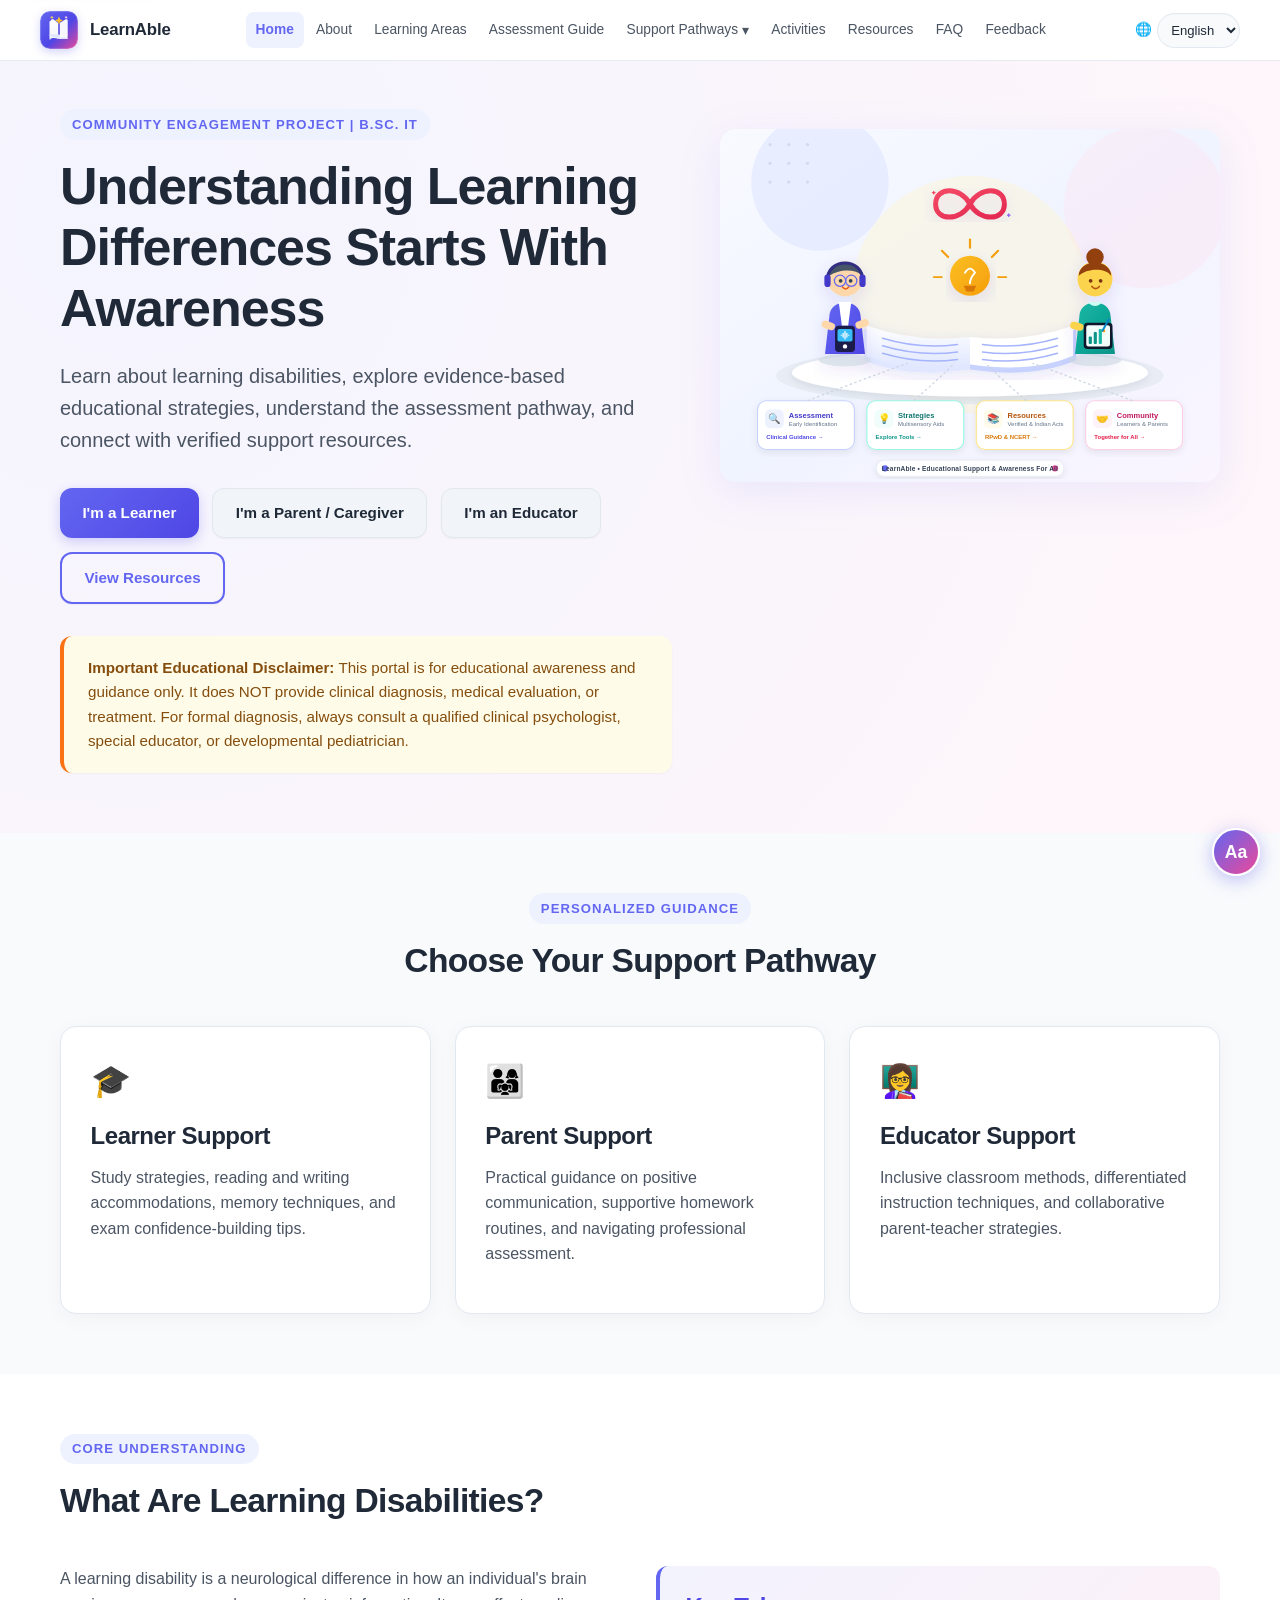
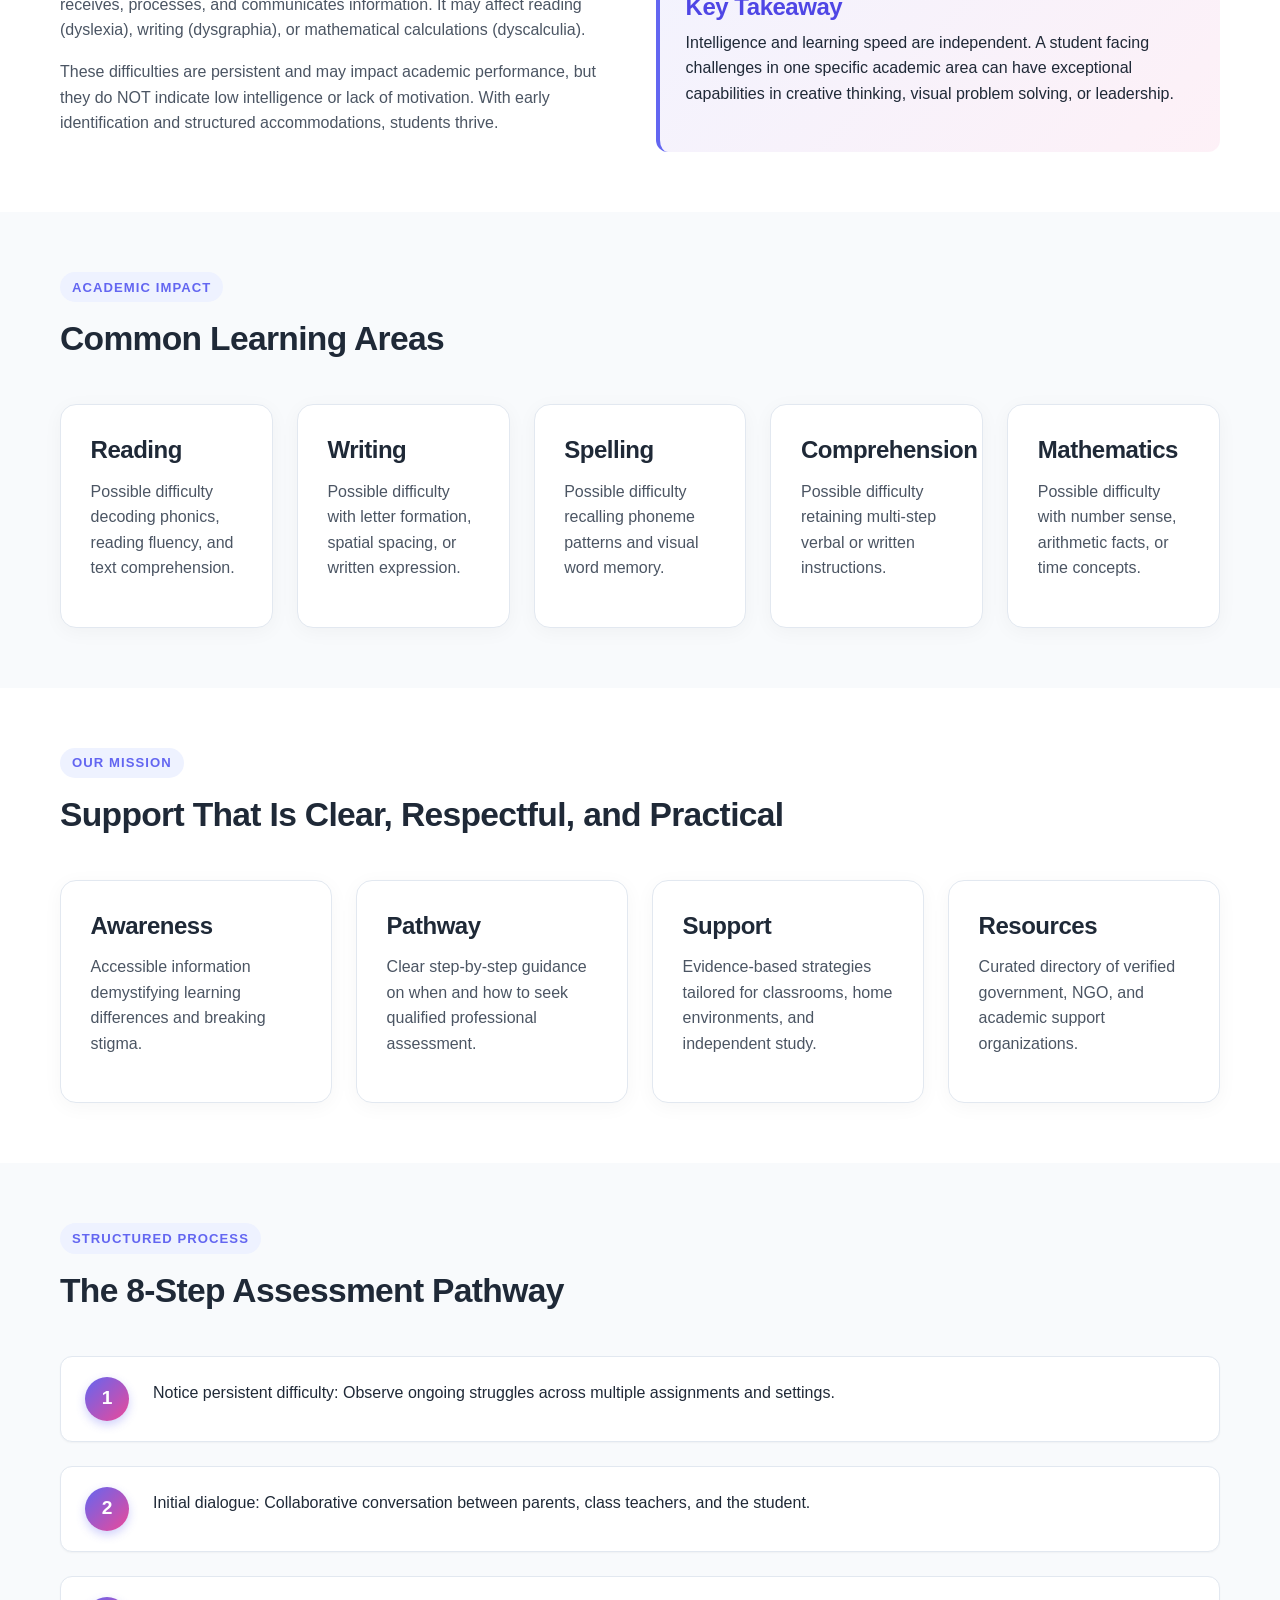
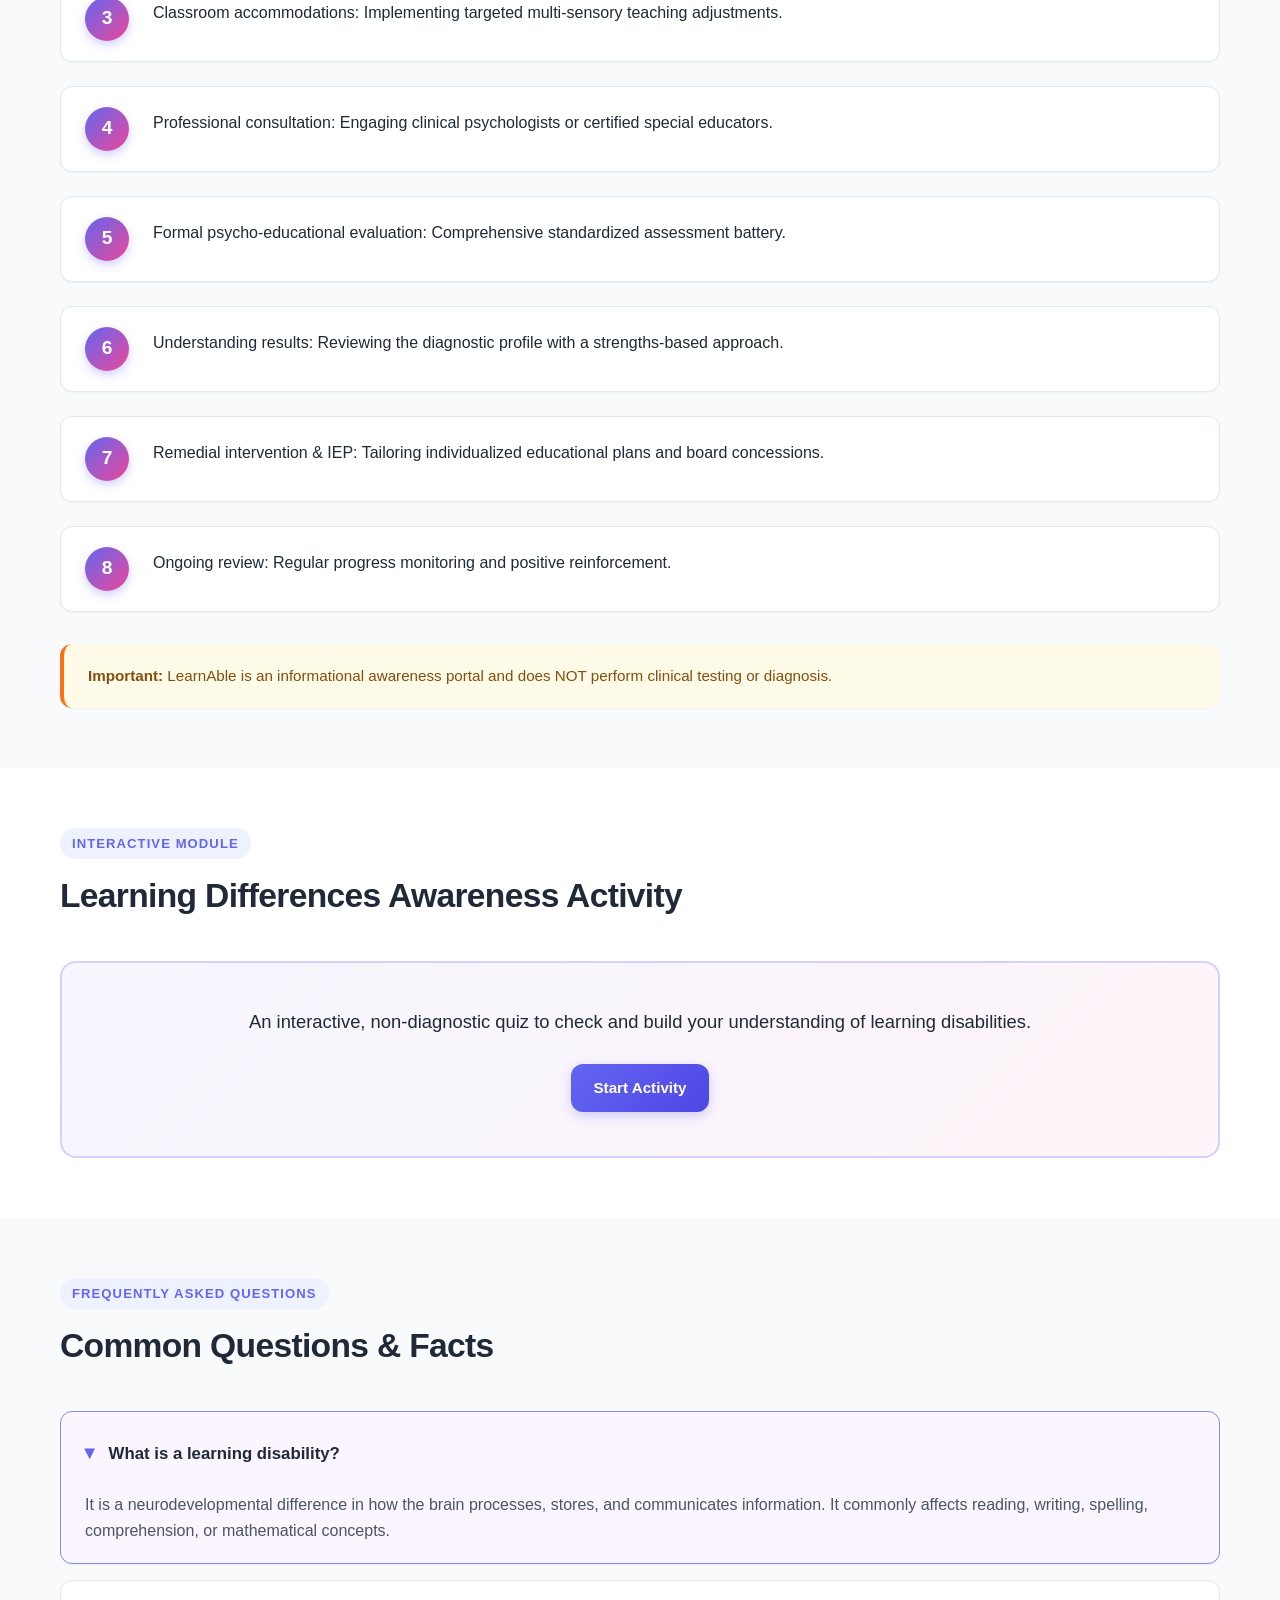
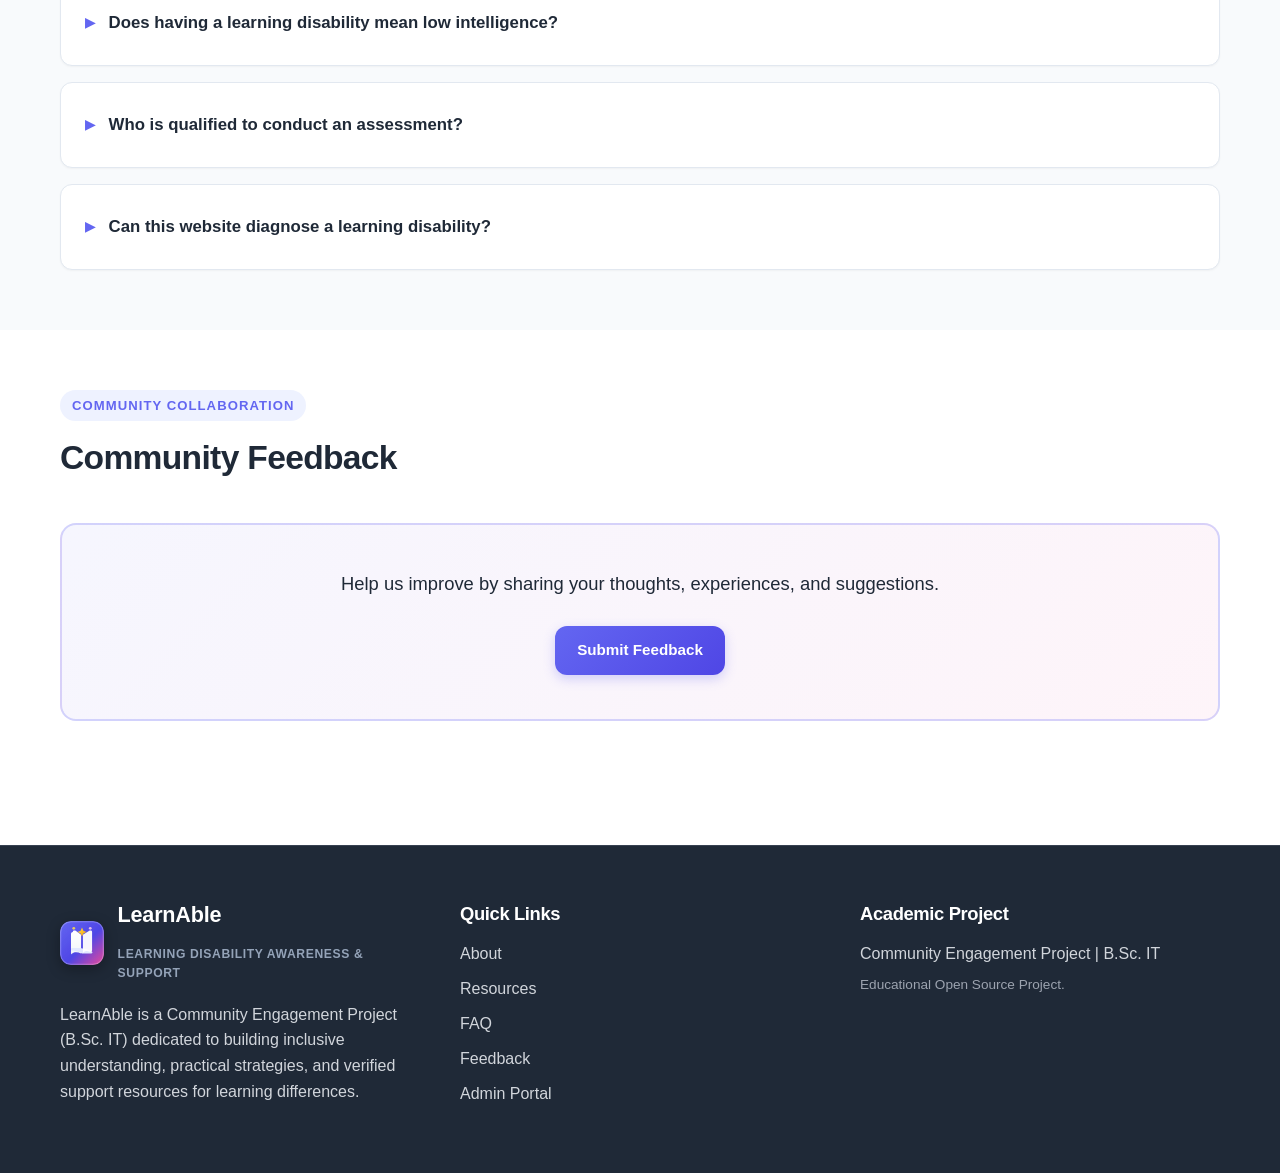
==== index.html @ 76e37a90 "first commit" ====
<!DOCTYPE html>
<html lang="en">
  <head>
    <meta charset="UTF-8" />
    <meta name="viewport" content="width=device-width, initial-scale=1.0" />
    <meta
      name="description"
      content="LearnAble is a community awareness and support portal for understanding learning differences, assessment guidance, and educational resources."
    />
    <title>LearnAble | Learning Disability Awareness & Support Portal</title>
    <link rel="icon" href="images/favicon.svg" type="image/svg+xml" />
    <link rel="manifest" href="manifest.json" />
    <link rel="stylesheet" href="css/style.css" />
  </head>
  <body>
    <a class="skip-link" href="#main-content">Skip to content</a>

    <header class="site-header">
      <div class="container nav-wrapper">
        <a class="brand" href="index.html" aria-label="LearnAble home">
          <span class="brand-mark">L</span>
          <span>
            <strong data-i18n="brand.title">LearnAble</strong>
            <small data-i18n="brand.subtitle">Learning Disability Awareness & Support</small>
          </span>
        </a>

        <button class="nav-toggle" aria-label="Toggle navigation" aria-expanded="false">
          <span class="hamburger-bar"></span>
          <span class="hamburger-bar"></span>
          <span class="hamburger-bar"></span>
        </button>

        <nav class="main-nav" aria-label="Main navigation">
          <a href="index.html" class="active" data-i18n="nav.home">Home</a>
          <a href="about.html" data-i18n="nav.about">About</a>
          <a href="learning-areas.html" data-i18n="nav.learningAreas">Learning Areas</a>
          <a href="assessment.html" data-i18n="nav.assessment">Assessment Guide</a>
          <div class="nav-dropdown">
            <button class="nav-dropdown-btn" aria-haspopup="true" aria-expanded="false">
              <span data-i18n="nav.support">Support Pathways</span> ▾
            </button>
            <div class="nav-dropdown-menu">
              <a href="learner.html" data-i18n="nav.learner">Learner Support</a>
              <a href="parent.html" data-i18n="nav.parent">Parent Support</a>
              <a href="educator.html" data-i18n="nav.educator">Educator Support</a>
            </div>
          </div>
          <a href="activities.html" data-i18n="nav.activities">Activities</a>
          <a href="resources.html" data-i18n="nav.resources">Resources</a>
          <a href="faq.html" data-i18n="nav.faq">FAQ</a>
          <a href="feedback.html" data-i18n="nav.feedback">Feedback</a>
        </nav>

        <div class="toolbar-group">
          <label class="language-selector" aria-label="Language selector">
            <span>🌐</span>
            <select id="languageSelector">
              <option value="en">English</option>
              <option value="hi">हिंदी</option>
              <option value="mr">मराठी</option>
            </select>
          </label>
        </div>
      </div>
    </header>

    <main id="main-content">
      <section class="hero">
        <div class="container hero-grid">
          <div class="hero-copy">
            <p class="eyebrow">Community Engagement Project | B.Sc. IT</p>
            <h1>Understanding Learning Differences Starts With Awareness</h1>
            <p class="lead">
              Learn about learning disabilities, explore evidence-based educational strategies,
              understand the assessment pathway, and connect with verified support resources.
            </p>
            <div class="hero-actions">
              <a href="learner.html" class="btn btn-primary">I'm a Learner</a>
              <a href="parent.html" class="btn btn-secondary">I'm a Parent / Caregiver</a>
              <a href="educator.html" class="btn btn-secondary">I'm an Educator</a>
              <a href="resources.html" class="btn btn-outline" data-i18n="btn.viewResources">Explore Resources</a>
            </div>
            <div class="disclaimer-box" role="note" aria-label="Important health and information disclaimer">
              <strong data-i18n="disclaimer.title">Important Educational Disclaimer:</strong>
              <span data-i18n="disclaimer.body">
                This portal is for educational awareness and guidance only. It does NOT provide clinical diagnosis, medical evaluation, or treatment. For formal diagnosis, always consult a qualified clinical psychologist, special educator, or developmental pediatrician.
              </span>
            </div>
          </div>

          <div class="hero-visual" aria-label="Illustration representing educational support and awareness">
            <img src="images/hero-illustration.svg" alt="Illustration of learners, teachers, and support resources" width="800" height="565" />
          </div>
        </div>
      </section>

      <section id="user-help" class="section section-soft">
        <div class="container">
          <div class="section-heading center">
            <p class="eyebrow">Personalized Guidance</p>
            <h2>Choose Your Support Pathway</h2>
          </div>

          <div class="card-grid three-up">
            <a class="info-card" href="learner.html">
              <div class="icon-badge" style="font-size: 2rem;">🎓</div>
              <h3 data-i18n="nav.learner">I am a Learner</h3>
              <p>Study strategies, reading and writing accommodations, memory techniques, and exam confidence-building tips.</p>
            </a>

            <a class="info-card" href="parent.html">
              <div class="icon-badge" style="font-size: 2rem;">👨‍👩‍👧</div>
              <h3 data-i18n="nav.parent">I am a Parent / Caregiver</h3>
              <p>Practical guidance on positive communication, supportive homework routines, and navigating professional assessment.</p>
            </a>

            <a class="info-card" href="educator.html">
              <div class="icon-badge" style="font-size: 2rem;">👩‍🏫</div>
              <h3 data-i18n="nav.educator">I am an Educator</h3>
              <p>Inclusive classroom methods, differentiated instruction techniques, and collaborative parent-teacher strategies.</p>
            </a>
          </div>
        </div>
      </section>

      <section class="section">
        <div class="container">
          <div class="section-heading">
            <p class="eyebrow">Core Understanding</p>
            <h2>What Are Learning Disabilities?</h2>
          </div>

          <div class="text-grid two-up">
            <div>
              <p>
                A learning disability is a neurological difference in how an individual's brain receives,
                processes, and communicates information. It may affect reading (dyslexia), writing (dysgraphia),
                or mathematical calculations (dyscalculia).
              </p>
              <p>
                These difficulties are persistent and may impact academic performance, but they do <strong>NOT</strong> indicate
                low intelligence or lack of motivation. With early identification and structured accommodations, students thrive.
              </p>
            </div>
            <div class="highlight-box">
              <h3>Key Takeaway</h3>
              <p>
                Intelligence and learning speed are independent. A student facing challenges in one specific academic area can have exceptional capabilities in creative thinking, visual problem solving, or leadership.
              </p>
            </div>
          </div>
        </div>
      </section>

      <section class="section section-soft">
        <div class="container">
          <div class="section-heading">
            <p class="eyebrow">Academic Impact</p>
            <h2>Common Learning Areas</h2>
          </div>

          <div class="card-grid five-up">
            <div class="info-card"><h3>Reading</h3><p>Possible difficulty decoding phonics, reading fluency, and text comprehension.</p></div>
            <div class="info-card"><h3>Writing</h3><p>Possible difficulty with letter formation, spatial spacing, or written expression.</p></div>
            <div class="info-card"><h3>Spelling</h3><p>Possible difficulty recalling phoneme patterns and visual word memory.</p></div>
            <div class="info-card"><h3>Comprehension</h3><p>Possible difficulty retaining multi-step verbal or written instructions.</p></div>
            <div class="info-card"><h3>Mathematics</h3><p>Possible difficulty with number sense, arithmetic facts, or time concepts.</p></div>
          </div>
        </div>
      </section>

      <section class="section">
        <div class="container">
          <div class="section-heading">
            <p class="eyebrow">Our Mission</p>
            <h2>Support That Is Clear, Respectful, and Practical</h2>
          </div>

          <div class="card-grid four-up">
            <div class="info-card">
              <h3>Awareness</h3>
              <p>Accessible information demystifying learning differences and breaking stigma.</p>
            </div>
            <div class="info-card">
              <h3>Pathway</h3>
              <p>Clear step-by-step guidance on when and how to seek qualified professional assessment.</p>
            </div>
            <div class="info-card">
              <h3>Support</h3>
              <p>Evidence-based strategies tailored for classrooms, home environments, and independent study.</p>
            </div>
            <div class="info-card">
              <h3>Resources</h3>
              <p>Curated directory of verified government, NGO, and academic support organizations.</p>
            </div>
          </div>
        </div>
      </section>

      <section class="section section-soft">
        <div class="container">
          <div class="section-heading">
            <p class="eyebrow">Structured Process</p>
            <h2>The 8-Step Assessment Pathway</h2>
          </div>

          <div class="timeline">
            <div class="timeline-item"><span>1</span><p><strong>Notice persistent difficulty:</strong> Observe ongoing struggles across multiple assignments and settings.</p></div>
            <div class="timeline-item"><span>2</span><p><strong>Initial dialogue:</strong> Collaborative conversation between parents, class teachers, and the student.</p></div>
            <div class="timeline-item"><span>3</span><p><strong>Classroom accommodations:</strong> Implementing targeted multi-sensory teaching adjustments.</p></div>
            <div class="timeline-item"><span>4</span><p><strong>Professional consultation:</strong> Engaging clinical psychologists or certified special educators.</p></div>
            <div class="timeline-item"><span>5</span><p><strong>Formal psycho-educational evaluation:</strong> Comprehensive standardized assessment battery.</p></div>
            <div class="timeline-item"><span>6</span><p><strong>Understanding results:</strong> Reviewing the diagnostic profile with a strengths-based approach.</p></div>
            <div class="timeline-item"><span>7</span><p><strong>Remedial intervention & IEP:</strong> Tailoring individualized educational plans and board concessions.</p></div>
            <div class="timeline-item"><span>8</span><p><strong>Ongoing review:</strong> Regular progress monitoring and positive reinforcement.</p></div>
          </div>

          <div class="disclaimer-box">
            <strong>Important:</strong> LearnAble is an informational awareness portal and does NOT perform clinical testing or diagnosis.
          </div>
        </div>
      </section>

      <section class="section">
        <div class="container">
          <div class="section-heading">
            <p class="eyebrow">Interactive Module</p>
            <h2 data-i18n="quiz.heading">Learning Differences Awareness Activity</h2>
          </div>

          <div class="cta-box">
            <p data-i18n="quiz.subheading">Engage with a 10-question educational awareness quiz to test your understanding of learning differences, myths, and supportive strategies.</p>
            <a href="activities.html" class="btn btn-primary" data-i18n="btn.startActivity">Start the Activity</a>
          </div>
        </div>
      </section>

      <section class="section section-soft" id="faq-home">
        <div class="container">
          <div class="section-heading">
            <p class="eyebrow">Frequently Asked Questions</p>
            <h2>Common Questions & Facts</h2>
          </div>

          <div class="faq-list">
            <details open>
              <summary>What is a learning disability?</summary>
              <p>It is a neurodevelopmental difference in how the brain processes, stores, and communicates information. It commonly affects reading, writing, spelling, comprehension, or mathematical concepts.</p>
            </details>
            <details>
              <summary>Does having a learning disability mean low intelligence?</summary>
              <p>No. People with learning differences have average to above-average intelligence. With structured instruction and accommodations, they achieve remarkable success across academic and professional fields.</p>
            </details>
            <details>
              <summary>Who is qualified to conduct an assessment?</summary>
              <p>Formal assessments are conducted by licensed clinical psychologists, neuropsychologists, and certified special educators working in authorized hospitals, clinics, and government child development centers.</p>
            </details>
            <details>
              <summary>Can this website diagnose a learning disability?</summary>
              <p>No. LearnAble is strictly an educational awareness resource. It does not provide clinical diagnosis or replace formal evaluation.</p>
            </details>
          </div>
        </div>
      </section>

      <section class="section">
        <div class="container">
          <div class="section-heading">
            <p class="eyebrow">Community Collaboration</p>
            <h2 data-i18n="feedback.heading">Community Feedback</h2>
          </div>

          <div class="cta-box">
            <p data-i18n="feedback.subheading">Help us improve by sharing your thoughts, experiences, and suggestions for new educational materials.</p>
            <a href="feedback.html" class="btn btn-primary" data-i18n="btn.submitFeedback">Share Your Feedback</a>
          </div>
        </div>
      </section>
    </main>

    <footer class="site-footer">
      <div class="container footer-grid">
        <div>
          <div class="footer-brand">
            <span class="footer-logo-mark" aria-hidden="true"></span>
            <div class="footer-brand-text">
              <h3 data-i18n="brand.title">LearnAble</h3>
              <p class="footer-tagline" data-i18n="brand.subtitle">Learning Disability Awareness &amp; Support</p>
            </div>
          </div>
          <p data-i18n="footer.mission">LearnAble is a Community Engagement Project (B.Sc. IT) dedicated to building inclusive understanding, practical strategies, and verified support resources for learning differences.</p>
        </div>

        <div>
          <h4 data-i18n="footer.quickLinks">Quick Links</h4>
          <ul>
            <li><a href="about.html" data-i18n="nav.about">About</a></li>
            <li><a href="resources.html" data-i18n="nav.resources">Resources</a></li>
            <li><a href="faq.html" data-i18n="nav.faq">FAQ</a></li>
            <li><a href="feedback.html" data-i18n="nav.feedback">Feedback</a></li>
            <li><a href="login.html" data-i18n="nav.admin">Admin Portal</a></li>
          </ul>
        </div>

        <div>
          <h4 data-i18n="footer.project">Academic Project</h4>
          <p data-i18n="footer.projectSub">Community Engagement Project | B.Sc. IT</p>
          <p data-i18n="footer.rights" style="font-size: 0.85rem; color: var(--gray-400);">Educational Open Source Project.</p>
        </div>
      </div>
    </footer>

    <div class="accessibility-toolbar" aria-label="Accessibility toolbar">
      <button type="button" id="increaseText" aria-label="Increase text size">A+</button>
      <button type="button" id="decreaseText" aria-label="Decrease text size">A-</button>
      <button type="button" id="toggleContrast" aria-label="Toggle high contrast">High Contrast</button>
      <button type="button" id="resetAccessibility" aria-label="Reset accessibility settings">Reset</button>
    </div>

    <script src="js/i18n.js"></script>
    <script src="js/app.js"></script>
    <script src="js/accessibility.js"></script>
  </body>
</html>
---- css/style.css ----
:root {
  --primary: #6366f1;
  --primary-dark: #4f46e5;
  --primary-light: #818cf8;
  --secondary: #ec4899;
  --accent: #f59e0b;
  --success: #10b981;
  --danger: #ef4444;
  --warning: #f97316;
  --gray-50: #f9fafb;
  --gray-100: #f3f4f6;
  --gray-200: #e5e7eb;
  --gray-300: #d1d5db;
  --gray-400: #9ca3af;
  --gray-500: #6b7280;
  --gray-600: #4b5563;
  --gray-700: #374151;
  --gray-800: #1f2937;
  --gray-900: #111827;
  --text-primary: #1f2937;
  --text-secondary: #4b5563;
  --bg-light: #ffffff;
  --bg-soft: #f8fafc;
  --border-color: #e2e8f0;
  --shadow-xs: 0 1px 2px rgba(0, 0, 0, 0.04);
  --shadow-sm: 0 2px 4px rgba(0, 0, 0, 0.05);
  --shadow-md: 0 6px 16px -2px rgba(99, 102, 241, 0.08), 0 2px 6px -1px rgba(0, 0, 0, 0.04);
  --shadow-lg: 0 12px 28px -4px rgba(99, 102, 241, 0.12), 0 4px 12px -2px rgba(0, 0, 0, 0.06);
  --shadow-card: 0 4px 20px rgba(0, 0, 0, 0.04);
  --radius-sm: 8px;
  --radius: 12px;
  --radius-lg: 16px;
  --radius-full: 9999px;
  --transition: all 0.22s cubic-bezier(0.16, 1, 0.3, 1);
}

* {
  margin: 0;
  padding: 0;
  box-sizing: border-box;
  -webkit-tap-highlight-color: transparent;
}

html {
  scroll-behavior: smooth;
  font-size: 16px;
  -webkit-text-size-adjust: 100%;
  overflow-x: hidden;
  max-width: 100%;
}

body {
  font-family: -apple-system, BlinkMacSystemFont, 'SF Pro Display', 'Segoe UI', Roboto, Oxygen, Ubuntu, Cantarell, 'Helvetica Neue', sans-serif;
  line-height: 1.6;
  color: var(--text-primary);
  background-color: var(--bg-light);
  overflow-x: hidden;
  max-width: 100%;
  position: relative;
  min-height: 100vh;
  display: flex;
  flex-direction: column;
}

main {
  flex: 1;
}

/* Devanagari Script Support (Hindi & Marathi) */
body.lang-devanagari {
  font-family: 'Noto Sans Devanagari', -apple-system, BlinkMacSystemFont, 'Segoe UI', Roboto, sans-serif;
  line-height: 1.7;
}

/* High Contrast Accessibility Mode */
body.high-contrast {
  --primary: #0000a0;
  --primary-dark: #000060;
  --primary-light: #3333ff;
  --secondary: #900060;
  --text-primary: #000000;
  --text-secondary: #000000;
  --bg-light: #ffffff;
  --bg-soft: #f0f0f0;
  --border-color: #000000;
  --success: #006000;
  --danger: #900000;
  --warning: #904000;
}

body.high-contrast * {
  border-color: #000000 !important;
}

body.high-contrast a {
  text-decoration: underline;
  font-weight: 700;
}

body.high-contrast .btn-primary {
  background: #000000 !important;
  color: #ffffff !important;
  border: 2px solid #000000 !important;
}

/* Skip to content link */
.skip-link {
  position: absolute;
  top: -60px;
  left: 1rem;
  background: var(--primary);
  color: #ffffff;
  padding: 0.6rem 1.2rem;
  text-decoration: none;
  font-weight: 600;
  border-radius: var(--radius-sm);
  z-index: 9999;
  transition: top 0.2s ease;
  box-shadow: var(--shadow-md);
}

.skip-link:focus {
  top: 1rem;
  outline: 3px solid var(--accent);
}

/* Fluid Modern Typography */
h1, h2, h3, h4, h5, h6 {
  line-height: 1.25;
  margin-bottom: 0.75rem;
  color: var(--text-primary);
  font-weight: 700;
  letter-spacing: -0.02em;
}

h1 {
  font-size: clamp(1.85rem, 4vw + 0.5rem, 2.85rem);
}

h2 {
  font-size: clamp(1.4rem, 2.5vw + 0.4rem, 2.1rem);
}

h3 {
  font-size: clamp(1.15rem, 1.5vw + 0.3rem, 1.5rem);
  font-weight: 600;
}

h4 {
  font-size: 1.15rem;
  font-weight: 600;
}

p {
  margin-bottom: 1rem;
  color: var(--text-secondary);
  font-size: 1rem;
}

a {
  color: var(--primary);
  text-decoration: none;
  transition: var(--transition);
}

a:hover {
  color: var(--primary-dark);
}

a:focus-visible,
button:focus-visible,
select:focus-visible,
input:focus-visible,
textarea:focus-visible {
  outline: 3px solid var(--primary);
  outline-offset: 2px;
}

/* Container */
.container {
  width: 100%;
  max-width: 1200px;
  margin: 0 auto;
  padding: 0 1.25rem;
}

.container.narrow {
  max-width: 760px;
}

/* App-like Header & Navigation (Glassmorphic) */
.site-header {
  background: rgba(255, 255, 255, 0.94);
  backdrop-filter: blur(14px);
  -webkit-backdrop-filter: blur(14px);
  border-bottom: 1px solid rgba(226, 232, 240, 0.85);
  position: sticky;
  top: 0;
  z-index: 100;
  transition: var(--transition);
}

.nav-wrapper {
  display: flex;
  align-items: center;
  justify-content: space-between;
  padding: 0.65rem 0;
  gap: 1.25rem;
  min-height: 60px;
}

.brand {
  display: flex;
  align-items: center;
  gap: 0.75rem;
  color: var(--text-primary);
  font-weight: 700;
  text-decoration: none;
  font-size: 1.2rem;
  white-space: nowrap;
  flex-shrink: 0;
}

.brand:active {
  transform: scale(0.97);
}

.brand-mark {
  width: 38px;
  height: 38px;
  background: url('../images/logo-icon.svg') no-repeat center / contain;
  border-radius: 10px;
  display: flex;
  align-items: center;
  justify-content: center;
  font-size: 0;
  color: transparent;
  flex-shrink: 0;
  box-shadow: 0 3px 10px rgba(99, 102, 241, 0.28);
  transition: transform 0.2s ease;
}

.brand:hover .brand-mark {
  transform: scale(1.06);
}

.brand span {
  line-height: 1.15;
}

.brand strong {
  display: block;
  font-size: 1.05rem;
  color: var(--text-primary);
  letter-spacing: -0.01em;
}

.brand small {
  display: block;
  font-size: 0.72rem;
  color: var(--text-secondary);
  font-weight: 500;
}

/* Hide brand subtitle below 1340px to ensure language selector fits with plenty of margin */
@media (max-width: 1340px) {
  .brand small {
    display: none !important;
  }
}

/* Desktop Main Nav */
.main-nav {
  display: flex;
  gap: 0.15rem;
  align-items: center;
  flex-wrap: nowrap;
  flex-shrink: 1;
}

.main-nav a,
.nav-dropdown-btn {
  padding: 0.45rem 0.62rem;
  border-radius: var(--radius-sm);
  color: var(--text-secondary);
  font-size: 0.86rem;
  font-weight: 500;
  transition: var(--transition);
  white-space: nowrap;
  text-decoration: none;
  display: inline-flex;
  align-items: center;
  gap: 0.25rem;
  border: none;
  background: transparent;
  cursor: pointer;
  font-family: inherit;
}

.main-nav a:hover,
.main-nav a.active,
.nav-dropdown-btn:hover,
.nav-dropdown-btn.active {
  background-color: #eef2ff;
  color: var(--primary);
  font-weight: 600;
}

/* Support Dropdown Menu */
.nav-dropdown {
  position: relative;
  display: inline-block;
}

.nav-dropdown-menu {
  position: absolute;
  top: calc(100% + 4px);
  left: 0;
  background: var(--bg-light);
  border: 1px solid var(--border-color);
  border-radius: var(--radius);
  box-shadow: var(--shadow-lg);
  padding: 0.5rem;
  display: none;
  flex-direction: column;
  min-width: 210px;
  z-index: 110;
  animation: dropdownFade 0.2s ease;
}

@keyframes dropdownFade {
  from { opacity: 0; transform: translateY(-6px); }
  to { opacity: 1; transform: translateY(0); }
}

.nav-dropdown:hover .nav-dropdown-menu,
.nav-dropdown:focus-within .nav-dropdown-menu,
.nav-dropdown.open .nav-dropdown-menu {
  display: flex;
}

.nav-dropdown-menu a {
  padding: 0.65rem 0.9rem;
  font-size: 0.92rem;
  border-radius: var(--radius-sm);
}

.toolbar-group {
  display: flex;
  gap: 0.5rem;
  align-items: center;
  flex-shrink: 0;
  margin-left: 0.25rem;
}

/* Language Selector Pill */
.language-selector {
  display: flex;
  align-items: center;
  gap: 0.35rem;
  font-size: 0.85rem;
  color: var(--text-secondary);
}

.language-selector select {
  padding: 0.32rem 0.55rem;
  border: 1px solid var(--border-color);
  border-radius: var(--radius-full);
  background: #f8fafc;
  color: var(--text-primary);
  cursor: pointer;
  font-size: 0.82rem;
  font-weight: 500;
  min-height: 35px;
  max-width: 105px;
  transition: var(--transition);
}

.language-selector select:hover {
  border-color: var(--primary-light);
  background: #ffffff;
}

/* Animated Hamburger Toggle */
.nav-toggle {
  display: none;
  background: #f8fafc;
  border: 1px solid var(--border-color);
  cursor: pointer;
  width: 42px;
  height: 42px;
  min-width: 42px;
  min-height: 42px;
  border-radius: var(--radius);
  flex-direction: column;
  justify-content: center;
  align-items: center;
  gap: 5px;
  z-index: 1002;
  transition: var(--transition);
  padding: 0;
}

.nav-toggle:hover {
  background: #ffffff;
  border-color: var(--primary-light);
}

.nav-toggle:active {
  transform: scale(0.92);
  background: #eef2ff;
}

.hamburger-bar {
  display: block;
  width: 20px;
  height: 2px;
  background-color: var(--gray-800);
  border-radius: 2px;
  transition: transform 0.28s cubic-bezier(0.16, 1, 0.3, 1), opacity 0.25s ease;
}

.nav-toggle.open .hamburger-bar:nth-child(1) {
  transform: translateY(7px) rotate(45deg);
}

.nav-toggle.open .hamburger-bar:nth-child(2) {
  opacity: 0;
  transform: scale(0);
}

.nav-toggle.open .hamburger-bar:nth-child(3) {
  transform: translateY(-7px) rotate(-45deg);
}

/* Database Setup Banner */
.db-setup-banner {
  background: #fffbeb;
  border-bottom: 2px solid #f59e0b;
  padding: 0.75rem 1rem;
  font-size: 0.92rem;
  color: #92400e;
  position: sticky;
  top: 60px;
  z-index: 45;
  box-shadow: 0 2px 4px rgba(0, 0, 0, 0.04);
}

.db-banner-content {
  max-width: 1200px;
  margin: 0 auto;
  display: flex;
  align-items: center;
  gap: 0.75rem;
}

.db-banner-icon {
  font-size: 1.25rem;
  flex-shrink: 0;
}

.db-banner-text {
  flex: 1;
  line-height: 1.45;
}

.db-banner-link {
  color: #b45309;
  font-weight: 600;
  text-decoration: underline;
}

/* App-like Buttons (48px Touch Targets) */
.btn {
  display: inline-flex;
  align-items: center;
  justify-content: center;
  padding: 0.75rem 1.4rem;
  border: none;
  border-radius: var(--radius);
  font-size: 0.95rem;
  font-weight: 600;
  cursor: pointer;
  transition: var(--transition);
  text-decoration: none;
  gap: 0.5rem;
  white-space: nowrap;
  min-height: 48px;
  font-family: inherit;
  box-shadow: var(--shadow-xs);
}

.btn:active {
  transform: scale(0.97);
}

.btn-primary {
  background: linear-gradient(135deg, var(--primary) 0%, var(--primary-dark) 100%);
  color: #ffffff;
  box-shadow: 0 4px 12px rgba(99, 102, 241, 0.28);
}

.btn-primary:hover {
  box-shadow: 0 6px 18px rgba(99, 102, 241, 0.35);
  transform: translateY(-2px);
  color: #ffffff;
}

.btn-secondary {
  background: #f1f5f9;
  color: var(--text-primary);
  border: 1px solid var(--border-color);
}

.btn-secondary:hover {
  background: #e2e8f0;
}

.btn-outline {
  border: 2px solid var(--primary);
  color: var(--primary);
  background: transparent;
}

.btn-outline:hover {
  background: var(--primary);
  color: #ffffff;
}

.btn-danger {
  background: var(--danger);
  color: #ffffff;
}

.btn-danger:hover {
  background: #dc2626;
}

.btn:disabled {
  opacity: 0.55;
  cursor: not-allowed;
  transform: none !important;
  box-shadow: none !important;
}

/* Hero Section */
.hero {
  padding: 3rem 0 3.75rem;
  background: radial-gradient(circle at 10% 20%, rgba(99, 102, 241, 0.07) 0%, rgba(236, 72, 153, 0.05) 90%);
}

.hero-grid {
  display: grid;
  grid-template-columns: 1.1fr 0.9fr;
  gap: 3rem;
  align-items: flex-start;
}

.hero-copy h1 {
  font-size: clamp(2rem, 3.8vw + 0.5rem, 3.25rem);
  margin-bottom: 1.25rem;
  line-height: 1.18;
}

.hero-copy .lead {
  font-size: clamp(1rem, 1.2vw + 0.6rem, 1.25rem);
  color: var(--text-secondary);
  margin-bottom: 2rem;
  line-height: 1.6;
}

.eyebrow {
  display: inline-block;
  font-size: 0.82rem;
  font-weight: 700;
  text-transform: uppercase;
  letter-spacing: 0.08em;
  color: var(--primary);
  background: #eef2ff;
  padding: 0.3rem 0.75rem;
  border-radius: var(--radius-full);
  margin-bottom: 1rem;
}

.hero-actions {
  display: flex;
  flex-wrap: wrap;
  gap: 0.85rem;
  margin-bottom: 2rem;
}

.hero-visual {
  text-align: center;
  align-self: flex-start;
  margin-top: 1.25rem;
}

.hero-visual img,
.hero-visual svg {
  max-width: 100%;
  height: auto;
  border-radius: var(--radius-lg);
  filter: drop-shadow(0 10px 20px rgba(99, 102, 241, 0.1));
}

/* Disclaimer Box */
.disclaimer-box {
  padding: 1.25rem 1.5rem;
  background: #fefce8;
  border-left: 4px solid var(--warning);
  border-radius: var(--radius);
  font-size: 0.95rem;
  color: #854d0e;
  margin-top: 2rem;
  line-height: 1.6;
  box-shadow: var(--shadow-xs);
}

/* Sections */
.section {
  padding: 3.75rem 0;
}

.section-soft {
  background-color: var(--bg-soft);
}

.section-heading {
  margin-bottom: 2.75rem;
}

.section-heading.center {
  text-align: center;
  max-width: 680px;
  margin-left: auto;
  margin-right: auto;
}

/* App-like Cards & Grids */
.card-grid {
  display: grid;
  gap: 1.5rem;
}

.card-grid.three-up {
  grid-template-columns: repeat(auto-fit, minmax(280px, 1fr));
}

.card-grid.four-up {
  grid-template-columns: repeat(auto-fit, minmax(240px, 1fr));
}

.card-grid.five-up {
  grid-template-columns: repeat(auto-fit, minmax(200px, 1fr));
}

.info-card {
  background: var(--bg-light);
  border: 1.5px solid var(--border-color);
  border-radius: var(--radius-lg);
  padding: 1.85rem;
  transition: var(--transition);
  display: flex;
  flex-direction: column;
  gap: 0.85rem;
  box-shadow: var(--shadow-card);
}

.info-card:hover {
  box-shadow: var(--shadow-lg);
  border-color: var(--primary-light);
  transform: translateY(-3px);
}

.info-card:active {
  transform: scale(0.99);
}

.info-card h3 {
  margin: 0;
}

.text-grid {
  display: grid;
  gap: 2rem;
}

.text-grid.two-up {
  grid-template-columns: repeat(auto-fit, minmax(280px, 1fr));
}

/* Highlight Box */
.highlight-box {
  background: linear-gradient(135deg, rgba(99, 102, 241, 0.08) 0%, rgba(236, 72, 153, 0.08) 100%);
  border-left: 4px solid var(--primary);
  padding: 1.6rem;
  border-radius: var(--radius);
}

.highlight-box h3 {
  margin-bottom: 0.5rem;
  color: var(--primary-dark);
}

.highlight-box p {
  margin: 0;
  color: var(--text-primary);
}

/* App-like Timeline */
.timeline {
  display: grid;
  gap: 1.5rem;
  margin-bottom: 2rem;
  position: relative;
}

.timeline-item {
  display: flex;
  gap: 1.5rem;
  align-items: flex-start;
  background: #ffffff;
  padding: 1.25rem 1.5rem;
  border-radius: var(--radius);
  border: 1px solid var(--border-color);
  box-shadow: var(--shadow-xs);
  transition: var(--transition);
}

.timeline-item:hover {
  border-color: var(--primary-light);
  box-shadow: var(--shadow-sm);
}

.timeline-item span {
  flex-shrink: 0;
  width: 44px;
  height: 44px;
  background: linear-gradient(135deg, var(--primary), var(--secondary));
  color: white;
  border-radius: 50%;
  display: flex;
  align-items: center;
  justify-content: center;
  font-weight: 800;
  font-size: 1.2rem;
  box-shadow: 0 4px 10px rgba(99, 102, 241, 0.3);
}

.timeline-item p {
  margin: 0;
  padding-top: 0.25rem;
  font-weight: 500;
  color: var(--text-primary);
  line-height: 1.55;
}

/* FAQ Accordion */
.faq-list {
  display: flex;
  flex-direction: column;
  gap: 1rem;
}

details {
  border: 1px solid var(--border-color);
  border-radius: var(--radius);
  padding: 1.25rem 1.5rem;
  cursor: pointer;
  transition: var(--transition);
  background: var(--bg-light);
  box-shadow: var(--shadow-xs);
}

details:hover {
  border-color: var(--primary-light);
  box-shadow: var(--shadow-sm);
}

details[open] {
  background-color: #faf5ff;
  border-color: var(--primary-light);
}

summary {
  font-weight: 600;
  color: var(--text-primary);
  list-style: none;
  cursor: pointer;
  user-select: none;
  display: flex;
  align-items: center;
  gap: 0.85rem;
  font-size: 1.05rem;
  min-height: 44px;
}

summary::-webkit-details-marker {
  display: none;
}

summary::before {
  content: '▶';
  display: inline-block;
  font-size: 0.8rem;
  transition: transform 0.25s ease;
  color: var(--primary);
}

details[open] summary::before {
  transform: rotate(90deg);
}

details p {
  margin-top: 1rem;
  margin-bottom: 0;
  line-height: 1.6;
}

/* App-like Forms & Inputs */
form {
  display: flex;
  flex-direction: column;
  gap: 1.35rem;
}

.form-group {
  display: flex;
  flex-direction: column;
  gap: 0.5rem;
}

label {
  font-weight: 600;
  color: var(--text-primary);
  font-size: 0.95rem;
}

input[type='text'],
input[type='email'],
input[type='url'],
input[type='password'],
select,
textarea {
  width: 100%;
  padding: 0.85rem 1.1rem;
  border: 1.5px solid var(--border-color);
  border-radius: var(--radius);
  font-size: 16px; /* Prevents auto-zoom on mobile iOS */
  font-family: inherit;
  color: var(--text-primary);
  background: var(--bg-light);
  transition: var(--transition);
  min-height: 48px;
  box-shadow: inset 0 1px 2px rgba(0, 0, 0, 0.02);
}

input[type='text']:focus,
input[type='email']:focus,
input[type='url']:focus,
input[type='password']:focus,
select:focus,
textarea:focus {
  border-color: var(--primary);
  box-shadow: 0 0 0 3px rgba(99, 102, 241, 0.18);
}

textarea {
  resize: vertical;
  min-height: 120px;
}

small {
  font-size: 0.82rem;
  color: var(--text-secondary);
}

/* App-like Rating Cards (Tappable, 50px high) */
.rating-options {
  display: grid;
  grid-template-columns: repeat(auto-fit, minmax(180px, 1fr));
  gap: 0.65rem;
}

.rating-options label {
  display: flex;
  align-items: center;
  gap: 0.75rem;
  padding: 0.85rem 1.1rem;
  border: 1.5px solid var(--border-color);
  border-radius: var(--radius);
  background: var(--bg-light);
  cursor: pointer;
  transition: var(--transition);
  font-weight: 500;
  font-size: 0.95rem;
  min-height: 50px;
}

.rating-options label:hover {
  border-color: var(--primary-light);
  background: #f8faff;
}

.rating-options input[type='radio'] {
  width: 1.35rem;
  height: 1.35rem;
  accent-color: var(--primary);
}

.rating-options label:has(input[type='radio']:checked) {
  border-color: var(--primary);
  background: #eef2ff;
  color: var(--primary-dark);
  font-weight: 600;
  box-shadow: 0 2px 8px rgba(99, 102, 241, 0.12);
}

/* CTA Box */
.cta-box {
  background: linear-gradient(135deg, rgba(99, 102, 241, 0.06) 0%, rgba(236, 72, 153, 0.06) 100%);
  border: 2px solid rgba(99, 102, 241, 0.25);
  padding: 2.75rem 2rem;
  border-radius: var(--radius-lg);
  text-align: center;
}

.cta-box p {
  margin-bottom: 1.75rem;
  font-size: 1.15rem;
  color: var(--text-primary);
}

/* Bullet List */
.bullet-list {
  list-style: none;
  padding: 0;
}

.bullet-list li {
  padding-left: 2rem;
  margin-bottom: 0.85rem;
  position: relative;
  color: var(--text-secondary);
}

.bullet-list li::before {
  content: '✓';
  position: absolute;
  left: 0;
  color: var(--success);
  font-weight: 800;
}

/* Page Shell */
.page-shell {
  min-height: calc(100vh - 220px);
}

.page-hero {
  padding: 3rem 0;
  background: linear-gradient(135deg, rgba(99, 102, 241, 0.08) 0%, rgba(236, 72, 153, 0.06) 100%);
  border-bottom: 1px solid var(--border-color);
}

.page-hero h1 {
  margin-bottom: 0.5rem;
}

.page-hero p {
  margin-bottom: 0;
  font-size: 1.1rem;
}

/* Resource Cards */
.resource-controls {
  display: flex;
  gap: 1rem;
  margin-bottom: 2rem;
  flex-wrap: wrap;
}

.resource-controls .search-box {
  flex: 1;
  min-width: 260px;
}

.resources-grid {
  display: grid;
  grid-template-columns: repeat(auto-fit, minmax(320px, 1fr));
  gap: 1.5rem;
}

.resource-card {
  background: var(--bg-light);
  border: 1.5px solid var(--border-color);
  border-radius: var(--radius-lg);
  padding: 1.85rem;
  display: flex;
  flex-direction: column;
  transition: var(--transition);
  box-shadow: var(--shadow-card);
}

.resource-card:hover {
  box-shadow: var(--shadow-md);
  border-color: var(--primary-light);
  transform: translateY(-2px);
}

.resource-category {
  display: inline-block;
  background: #eef2ff;
  color: var(--primary-dark);
  padding: 0.3rem 0.75rem;
  border-radius: var(--radius-full);
  font-size: 0.8rem;
  font-weight: 700;
  margin-bottom: 0.85rem;
  width: fit-content;
}

.resource-meta {
  margin-top: auto;
  padding-top: 1rem;
  border-top: 1px solid var(--border-color);
  font-size: 0.85rem;
  color: var(--text-secondary);
}

.resource-actions {
  margin-top: 1.25rem;
}

/* Skeletons */
.skeleton-card {
  background: #f9fafb;
}

.skeleton-line {
  background: linear-gradient(90deg, #f3f4f6 25%, #e5e7eb 50%, #f3f4f6 75%);
  background-size: 200% 100%;
  animation: skeletonLoading 1.5s infinite;
  border-radius: 4px;
}

@keyframes skeletonLoading {
  0% { background-position: 200% 0; }
  100% { background-position: -200% 0; }
}

/* App-like Quiz Component */
.quiz-container {
  max-width: 800px;
  margin: 0 auto;
}

.quiz-progress-bar {
  background: #e2e8f0;
  height: 8px;
  border-radius: var(--radius-full);
  overflow: hidden;
  margin-bottom: 1.5rem;
}

.progress-fill {
  background: linear-gradient(90deg, var(--primary), var(--secondary));
  height: 100%;
  width: 10%;
  transition: width 0.3s ease;
  border-radius: var(--radius-full);
}

.quiz-question-box {
  background: #ffffff;
  border: 1.5px solid var(--border-color);
  border-radius: var(--radius-lg);
  padding: 2.25rem 2rem;
  box-shadow: var(--shadow-md);
  margin-bottom: 1.5rem;
}

.quiz-question-number {
  font-size: 0.85rem;
  font-weight: 700;
  color: var(--primary);
  text-transform: uppercase;
  letter-spacing: 0.06em;
  display: block;
  margin-bottom: 0.6rem;
}

.quiz-question-title {
  font-size: 1.35rem;
  margin-bottom: 1.75rem;
  line-height: 1.4;
}

.question-options-grid {
  display: flex;
  flex-direction: column;
  gap: 0.85rem;
}

.question-option-label {
  display: flex;
  align-items: center;
  gap: 1rem;
  padding: 1.1rem 1.35rem;
  border: 1.5px solid var(--border-color);
  border-radius: var(--radius);
  cursor: pointer;
  transition: var(--transition);
  min-height: 56px;
  background: #ffffff;
}

.question-option-label:hover {
  border-color: var(--primary-light);
  background: #f8faff;
}

.question-option-label:active {
  transform: scale(0.99);
}

.question-option-label.selected {
  border-color: var(--primary);
  background: #eef2ff;
  font-weight: 600;
  box-shadow: 0 4px 12px rgba(99, 102, 241, 0.12);
}

.question-option-label input[type='radio'] {
  display: none;
}

.option-badge {
  width: 34px;
  height: 34px;
  border-radius: 50%;
  background: #f1f5f9;
  color: var(--gray-700);
  display: flex;
  align-items: center;
  justify-content: center;
  font-weight: 800;
  font-size: 0.92rem;
  flex-shrink: 0;
  transition: var(--transition);
}

.question-option-label.selected .option-badge {
  background: var(--primary);
  color: #ffffff;
}

.quiz-actions {
  display: flex;
  justify-content: space-between;
  align-items: center;
  gap: 1rem;
  margin-top: 1.75rem;
}

.results-card {
  background: #ffffff;
  border: 1.5px solid var(--border-color);
  border-radius: var(--radius-lg);
  padding: 3rem 2rem;
  box-shadow: var(--shadow-lg);
  text-align: center;
}

.score-display {
  margin: 2rem 0;
}

.score-circle {
  width: 130px;
  height: 130px;
  border-radius: 50%;
  background: linear-gradient(135deg, var(--primary), var(--secondary));
  color: white;
  display: flex;
  align-items: center;
  justify-content: center;
  font-size: 2.5rem;
  font-weight: 800;
  margin: 0 auto 1.25rem;
  box-shadow: 0 8px 24px rgba(99, 102, 241, 0.35);
}

.quiz-review-section {
  text-align: left;
  margin-top: 2rem;
  padding-top: 2rem;
  border-top: 1px solid var(--border-color);
}

.review-item {
  padding: 1.35rem;
  border-radius: var(--radius);
  margin-bottom: 1rem;
  border: 1px solid var(--border-color);
  background: var(--bg-soft);
}

.review-item.correct {
  border-left: 5px solid var(--success);
  background: #f0fdf4;
}

.review-item.incorrect {
  border-left: 5px solid var(--danger);
  background: #fef2f2;
}

.review-header {
  display: flex;
  align-items: center;
  gap: 0.75rem;
  margin-bottom: 0.5rem;
  flex-wrap: wrap;
}

.review-status {
  font-size: 0.78rem;
  font-weight: 700;
  padding: 0.25rem 0.6rem;
  border-radius: var(--radius-full);
  text-transform: uppercase;
}

.badge-pass { background: #dcfce7; color: #166534; }
.badge-fail { background: #fee2e2; color: #991b1b; }
.badge-warn { background: #fef3c7; color: #92400e; }
.text-success { color: var(--success); font-weight: 600; }
.text-danger { color: var(--danger); font-weight: 600; }

/* ==========================================================================
   ACCESSIBILITY FLOATING ACTION PILL & MODERN POPUP CARD
   ========================================================================== */
.a11y-toggle-pill {
  position: fixed;
  bottom: calc(1.5rem + env(safe-area-inset-bottom, 0px));
  right: 1.25rem;
  width: 48px;
  height: 48px;
  border-radius: 50%;
  background: linear-gradient(135deg, var(--primary), var(--secondary));
  color: #ffffff;
  border: 2.5px solid #ffffff;
  box-shadow: 0 4px 18px rgba(99, 102, 241, 0.4);
  font-weight: 800;
  font-size: 1.1rem;
  cursor: pointer;
  z-index: 990;
  display: flex;
  align-items: center;
  justify-content: center;
  transition: transform 0.22s cubic-bezier(0.16, 1, 0.3, 1), box-shadow 0.2s ease;
  user-select: none;
}

.a11y-toggle-pill:hover {
  transform: scale(1.06);
  box-shadow: 0 6px 22px rgba(99, 102, 241, 0.5);
}

.a11y-toggle-pill:active {
  transform: scale(0.92);
}

.accessibility-toolbar {
  position: fixed;
  bottom: calc(5rem + env(safe-area-inset-bottom, 0px));
  right: 1.25rem;
  width: 275px;
  max-width: calc(100vw - 2.5rem);
  background: #ffffff;
  border: 1.5px solid var(--border-color);
  border-radius: var(--radius-lg);
  padding: 1rem 1.15rem;
  display: flex;
  flex-direction: column;
  gap: 0.85rem;
  z-index: 995;
  box-shadow: 0 12px 35px -4px rgba(15, 23, 42, 0.2), 0 4px 12px rgba(0, 0, 0, 0.08);
  opacity: 0;
  pointer-events: none;
  transform: translateY(12px) scale(0.95);
  transform-origin: bottom right;
  transition: opacity 0.22s cubic-bezier(0.16, 1, 0.3, 1), transform 0.22s cubic-bezier(0.16, 1, 0.3, 1);
}

.accessibility-toolbar.toolbar-expanded {
  opacity: 1;
  pointer-events: auto;
  transform: translateY(0) scale(1);
}

.a11y-toolbar-header {
  display: flex;
  align-items: center;
  justify-content: space-between;
  padding-bottom: 0.5rem;
  border-bottom: 1px solid var(--border-color);
}

.a11y-title {
  font-weight: 700;
  font-size: 0.95rem;
  color: var(--text-primary);
  display: flex;
  align-items: center;
  gap: 0.4rem;
}

.a11y-close-btn {
  width: 28px;
  height: 28px;
  border-radius: 50%;
  border: 1px solid var(--border-color);
  background: #f8fafc;
  color: var(--text-secondary);
  font-size: 0.9rem;
  display: flex;
  align-items: center;
  justify-content: center;
  cursor: pointer;
  transition: var(--transition);
}

.a11y-close-btn:hover {
  background: #e2e8f0;
  color: var(--text-primary);
}

.a11y-section {
  display: flex;
  flex-direction: column;
  gap: 0.35rem;
}

.a11y-label {
  font-size: 0.78rem;
  font-weight: 600;
  color: var(--text-secondary);
  text-transform: uppercase;
  letter-spacing: 0.04em;
}

.a11y-btn-group {
  display: grid;
  grid-template-columns: 1fr 1fr 1fr;
  gap: 0.35rem;
}

.a11y-btn {
  padding: 0.55rem 0.5rem;
  border: 1.5px solid var(--border-color);
  border-radius: var(--radius-sm);
  background: #f8fafc;
  color: var(--text-primary);
  font-weight: 700;
  font-size: 0.9rem;
  cursor: pointer;
  display: flex;
  align-items: center;
  justify-content: center;
  transition: var(--transition);
  min-height: 40px;
}

.a11y-btn:hover {
  border-color: var(--primary);
  background: #eef2ff;
  color: var(--primary);
}

.a11y-btn:active {
  transform: scale(0.95);
}

.a11y-full-btn {
  width: 100%;
  display: flex;
  align-items: center;
  justify-content: space-between;
  padding: 0.65rem 0.85rem;
  border: 1.5px solid var(--border-color);
  border-radius: var(--radius);
  background: #f8fafc;
  color: var(--text-primary);
  font-weight: 600;
  font-size: 0.88rem;
  cursor: pointer;
  transition: var(--transition);
  min-height: 42px;
}

.a11y-full-btn:hover {
  border-color: var(--primary-light);
  background: #ffffff;
}

.a11y-full-btn:active {
  transform: scale(0.97);
}

.a11y-status-indicator {
  font-size: 0.75rem;
  font-weight: 700;
  padding: 0.2rem 0.55rem;
  border-radius: var(--radius-full);
  background: #e2e8f0;
  color: var(--text-secondary);
  transition: var(--transition);
}

body.high-contrast .a11y-status-indicator {
  background: #000000;
  color: #ffffff;
}

.a11y-reset-btn {
  width: 100%;
  padding: 0.55rem;
  border: 1px dashed var(--border-color);
  border-radius: var(--radius-sm);
  background: transparent;
  color: var(--text-secondary);
  font-size: 0.82rem;
  font-weight: 600;
  cursor: pointer;
  transition: var(--transition);
  text-align: center;
}

.a11y-reset-btn:hover {
  color: var(--danger);
  border-color: var(--danger);
  background: #fff5f5;
}

/* Footer */
.site-footer {
  background-color: var(--gray-800);
  color: var(--gray-100);
  padding: 3.5rem 0 1.5rem;
  margin-top: 4rem;
  border-top: 1px solid var(--gray-700);
}

.footer-brand {
  display: flex;
  align-items: center;
  gap: 0.85rem;
  margin-bottom: 1.15rem;
}

.footer-logo-mark {
  width: 44px;
  height: 44px;
  background: url('../images/logo-icon.svg') no-repeat center / contain;
  border-radius: 11px;
  flex-shrink: 0;
  display: inline-block;
  box-shadow: 0 4px 14px rgba(0, 0, 0, 0.3);
}

.footer-brand-text h3 {
  margin: 0;
  font-size: 1.35rem;
  color: #ffffff;
  letter-spacing: -0.01em;
}

.footer-brand-text .footer-tagline {
  font-size: 0.76rem;
  color: #94a3b8;
  margin: 0;
  text-transform: uppercase;
  letter-spacing: 0.05em;
  font-weight: 600;
}

.footer-grid {
  display: grid;
  grid-template-columns: repeat(auto-fit, minmax(260px, 1fr));
  gap: 2.5rem;
  margin-bottom: 2rem;
}

.site-footer h3,
.site-footer h4 {
  color: white;
  margin-bottom: 1rem;
}

.site-footer p {
  color: var(--gray-300);
  margin-bottom: 0.5rem;
  line-height: 1.6;
}

.site-footer a {
  color: var(--gray-300);
}

.site-footer a:hover {
  color: white;
}

.site-footer ul {
  list-style: none;
  padding: 0;
}

.site-footer ul li {
  margin-bottom: 0.6rem;
}

/* Error & Success Messages */
.error-box {
  padding: 1.1rem 1.35rem;
  background: #fef2f2;
  border: 1px solid #fca5a5;
  border-radius: var(--radius);
  color: #991b1b;
  font-size: 0.95rem;
  line-height: 1.5;
}

.success-message {
  padding: 2.75rem 2rem;
  background: #ecfdf5;
  border: 2px solid var(--success);
  border-radius: var(--radius-lg);
  text-align: center;
  box-shadow: var(--shadow-sm);
}

.success-message h2 {
  color: #065f46;
  margin-bottom: 1rem;
}

.success-message p {
  color: var(--text-primary);
  margin-bottom: 1.5rem;
}

.hidden {
  display: none !important;
}

/* Mobile Drawer Header & Close Button */
.mobile-drawer-header,
.mobile-drawer-footer {
  display: none;
}

/* ==========================================================================
   APP-LIKE MOBILE AUDIT (320px to 1140px)
   ========================================================================== */
@media (max-width: 1140px) {
  .nav-wrapper {
    display: flex;
    align-items: center;
    justify-content: space-between;
    gap: 0.65rem;
    padding: 0.55rem 0;
    min-height: 58px;
  }

  .brand {
    order: 1;
    margin-right: auto;
    flex-shrink: 1;
    min-width: 0;
  }

  .brand span {
    min-width: 0;
  }

  .toolbar-group {
    order: 2;
    margin-left: auto;
    flex-shrink: 0;
    display: flex;
    align-items: center;
    gap: 0.4rem;
  }

  .nav-toggle {
    order: 3;
    display: flex;
    flex-shrink: 0;
    margin-left: 0.25rem;
  }

  /* When drawer is open, bring header forward above backdrop, hide its topbar icons & Aa button */
  body.nav-open .site-header {
    z-index: 1005 !important;
    background: transparent !important;
    backdrop-filter: none !important;
    -webkit-backdrop-filter: none !important;
    border-bottom-color: transparent !important;
    box-shadow: none !important;
  }

  body.nav-open .brand,
  body.nav-open .toolbar-group,
  body.nav-open .nav-toggle {
    opacity: 0 !important;
    pointer-events: none !important;
  }

  body.nav-open .a11y-toggle-pill,
  body.nav-open .accessibility-toolbar {
    display: none !important;
    opacity: 0 !important;
    pointer-events: none !important;
  }

  /* App-style Slide-over Drawer */
  .main-nav {
    position: fixed;
    top: 0;
    right: 0;
    width: 320px;
    max-width: 86vw;
    height: 100vh;
    height: 100dvh;
    background: #ffffff !important;
    box-shadow: -8px 0 30px rgba(0, 0, 0, 0.22);
    transform: translateX(100%);
    transition: transform 0.28s cubic-bezier(0.16, 1, 0.3, 1), opacity 0.2s ease, visibility 0.28s ease;
    overflow-y: auto;
    z-index: 1006;
    flex-direction: column;
    align-items: stretch;
    padding: 1.25rem 1.15rem 2.25rem;
    gap: 0.35rem;
    opacity: 0;
    visibility: hidden;
    pointer-events: none;
  }

  .main-nav.active {
    transform: translateX(0);
    opacity: 1;
    visibility: visible;
    pointer-events: auto;
  }

  body.nav-open {
    overflow: hidden;
  }

  /* Clean dim backdrop overlay (no blur filter so page is never blurry) */
  body.nav-open::after {
    content: '';
    position: fixed;
    inset: 0;
    background: rgba(15, 23, 42, 0.6);
    z-index: 998;
    cursor: pointer;
    animation: backdropFade 0.2s ease;
  }

  @keyframes backdropFade {
    from { opacity: 0; }
    to { opacity: 1; }
  }

  .mobile-drawer-header {
    display: flex;
    align-items: center;
    justify-content: space-between;
    padding: 0 0.25rem 1rem;
    margin-bottom: 0.5rem;
    border-bottom: 1px solid var(--border-color);
  }

  .drawer-brand {
    display: flex;
    align-items: center;
    gap: 0.65rem;
  }

  .brand-mark-sm {
    width: 34px;
    height: 34px;
    background: url('../images/logo-icon.svg') no-repeat center / contain;
    border-radius: 9px;
    display: inline-block;
    flex-shrink: 0;
    font-size: 0;
    color: transparent;
    box-shadow: 0 2px 8px rgba(99, 102, 241, 0.3);
  }

  .mobile-drawer-close {
    width: 38px;
    height: 38px;
    border-radius: 50%;
    border: 1px solid var(--border-color);
    background: #f1f5f9;
    color: var(--gray-800);
    font-size: 1.15rem;
    display: flex;
    align-items: center;
    justify-content: center;
    cursor: pointer;
    transition: var(--transition);
  }

  .mobile-drawer-close:active {
    background: #e2e8f0;
    transform: scale(0.92);
  }

  .main-nav a,
  .nav-dropdown-btn {
    padding: 0.85rem 1rem;
    border-radius: var(--radius);
    font-size: 0.98rem;
    font-weight: 600;
    border: 1px solid transparent;
    border-bottom: 1px solid #f1f5f9;
    width: 100%;
    justify-content: flex-start;
    min-height: 48px;
    color: var(--gray-800);
    background: #ffffff;
    transition: var(--transition);
  }

  .main-nav a:hover,
  .main-nav a:active,
  .nav-dropdown-btn:hover,
  .nav-dropdown-btn:active {
    background: #f8fafc;
    color: var(--primary);
  }

  .main-nav a.active {
    background: #eef2ff !important;
    color: var(--primary) !important;
    font-weight: 700;
    border-left: 4px solid var(--primary);
  }

  .mobile-drawer-footer {
    display: flex;
    flex-direction: column;
    margin-top: 1.5rem;
    padding-top: 1.25rem;
    border-top: 1px solid var(--border-color);
  }

  .drawer-admin-btn {
    display: flex;
    align-items: center;
    justify-content: center;
    gap: 0.5rem;
    padding: 0.75rem 1rem;
    border-radius: var(--radius);
    background: #f8fafc;
    border: 1px solid var(--border-color);
    color: var(--text-primary);
    font-weight: 600;
    font-size: 0.92rem;
    text-decoration: none;
    margin-bottom: 0.65rem;
    transition: var(--transition);
  }

  .drawer-admin-btn:hover,
  .drawer-admin-btn:active {
    background: #eef2ff;
    color: var(--primary);
  }

  .drawer-copy {
    font-size: 0.75rem;
    color: var(--text-secondary);
    text-align: center;
    margin: 0;
  }

  .main-nav a:active,
  .nav-dropdown-btn:active {
    background: #eef2ff;
  }

  .nav-dropdown {
    width: 100%;
  }

  .nav-dropdown-menu {
    position: static;
    box-shadow: none;
    border: none;
    background: #f8fafc;
    padding: 0.5rem 0.5rem 0.5rem 1rem;
    margin-top: 0.25rem;
    border-radius: var(--radius);
  }

  .nav-dropdown-menu a {
    font-size: 0.95rem;
    font-weight: 500;
    border-bottom: 1px dashed var(--border-color);
  }

  .hero-grid {
    grid-template-columns: 1fr;
    gap: 2.5rem;
  }
}

@media (max-width: 768px) {
  .container {
    padding: 0 1rem;
  }

  .brand small {
    display: none;
  }

  .hero {
    padding: 2.25rem 0 2.75rem;
  }

  .section {
    padding: 2.5rem 0;
  }

  /* Floating accessibility button & popup sheet on mobile */
  .a11y-toggle-pill {
    right: 1rem;
    bottom: calc(1.25rem + env(safe-area-inset-bottom, 0px));
  }

  .accessibility-toolbar {
    right: 1rem;
    bottom: calc(4.75rem + env(safe-area-inset-bottom, 0px));
    width: 270px;
    max-width: calc(100vw - 2rem);
  }

  .card-grid,
  .card-grid.three-up,
  .card-grid.four-up,
  .card-grid.five-up,
  .learning-grid {
    grid-template-columns: 1fr !important;
  }

  .rating-options {
    grid-template-columns: 1fr;
  }

  .resource-controls {
    flex-direction: column;
  }

  .resources-grid {
    grid-template-columns: 1fr;
  }

  .timeline-item {
    gap: 1rem;
    padding: 1rem 1.1rem;
  }

  .timeline-item span {
    width: 38px;
    height: 38px;
    font-size: 1.05rem;
  }

  .quiz-actions {
    flex-direction: column-reverse;
  }

  .quiz-actions .btn {
    width: 100%;
  }

  .btn {
    width: 100%;
  }

  .hero-actions {
    flex-direction: column;
  }

  .hero-actions .btn {
    width: 100%;
  }

  .site-footer {
    padding: 2.5rem 0 1rem;
  }
}

@media (max-width: 414px) {
  .brand strong {
    font-size: 0.96rem;
  }

  .brand small {
    display: none;
  }

  .brand-mark {
    width: 34px;
    height: 34px;
    font-size: 1.2rem;
  }

  .quiz-question-box {
    padding: 1.5rem 1.25rem;
  }

  .quiz-question-title {
    font-size: 1.2rem;
  }

  .question-option-label {
    padding: 0.95rem 1.1rem;
    font-size: 0.95rem;
  }

  .results-card {
    padding: 2rem 1.25rem;
  }

  .score-circle {
    width: 110px;
    height: 110px;
    font-size: 2.1rem;
  }
}

@media (max-width: 360px) {
  .container {
    padding: 0 0.85rem;
  }

  h1 {
    font-size: 1.65rem;
  }

  h2 {
    font-size: 1.3rem;
  }

  .info-card {
    padding: 1.35rem 1rem;
  }
}

/* Text Sizing Accessibility Classes */
body.text-large {
  font-size: 19px;
}

body.text-large h1 { font-size: 3rem; }
body.text-large h2 { font-size: 2.25rem; }
body.text-large h3 { font-size: 1.75rem; }

body.text-small {
  font-size: 14px;
}

body.text-small h1 { font-size: 2rem; }
body.text-small h2 { font-size: 1.6rem; }
body.text-small h3 { font-size: 1.25rem; }

/* ==========================================================================
   LEARNING AREAS PREMIUM MODULE CARDS & FILTER BAR
   ========================================================================== */
.learning-filter-bar {
  display: flex;
  gap: 0.5rem;
  overflow-x: auto;
  padding: 0.5rem 0.25rem 1.5rem;
  margin-bottom: 1.75rem;
  -webkit-overflow-scrolling: touch;
  scrollbar-width: none;
}

.learning-filter-bar::-webkit-scrollbar {
  display: none;
}

.learning-filter-pill {
  padding: 0.6rem 1.15rem;
  border-radius: var(--radius-full);
  background: #ffffff;
  border: 1.5px solid var(--border-color);
  color: var(--text-secondary);
  font-weight: 600;
  font-size: 0.9rem;
  cursor: pointer;
  white-space: nowrap;
  transition: var(--transition);
  display: inline-flex;
  align-items: center;
  gap: 0.45rem;
  font-family: inherit;
  box-shadow: var(--shadow-xs);
}

.learning-filter-pill:hover {
  border-color: var(--primary-light);
  color: var(--primary);
  background: #f8faff;
}

.learning-filter-pill.active {
  background: var(--primary);
  color: #ffffff;
  border-color: var(--primary);
  box-shadow: 0 4px 14px rgba(99, 102, 241, 0.3);
}

.learning-grid {
  display: grid;
  grid-template-columns: repeat(auto-fit, minmax(380px, 1fr));
  gap: 2rem;
}

.learning-area-card {
  background: #ffffff;
  border: 1.5px solid var(--border-color);
  border-radius: var(--radius-lg);
  padding: 2rem;
  box-shadow: 0 4px 20px rgba(0, 0, 0, 0.04);
  display: flex;
  flex-direction: column;
  gap: 1.35rem;
  transition: transform 0.25s cubic-bezier(0.16, 1, 0.3, 1), box-shadow 0.25s ease, border-color 0.25s ease;
  position: relative;
  overflow: hidden;
}

.learning-area-card::before {
  content: '';
  position: absolute;
  top: 0;
  left: 0;
  right: 0;
  height: 4px;
  background: var(--card-accent, var(--primary));
}

.learning-area-card:hover {
  transform: translateY(-4px);
  box-shadow: var(--shadow-lg);
  border-color: rgba(99, 102, 241, 0.35);
}

.learning-card-header {
  display: flex;
  align-items: flex-start;
  gap: 1.1rem;
}

.learning-card-icon {
  width: 54px;
  height: 54px;
  border-radius: 14px;
  background: var(--card-accent-soft, #eef2ff);
  color: var(--card-accent, var(--primary));
  display: flex;
  align-items: center;
  justify-content: center;
  font-size: 1.75rem;
  flex-shrink: 0;
  box-shadow: 0 3px 10px rgba(0, 0, 0, 0.05);
}

.learning-card-title-group {
  flex: 1;
  min-width: 0;
}

.learning-card-tag {
  display: inline-block;
  font-size: 0.74rem;
  font-weight: 700;
  text-transform: uppercase;
  letter-spacing: 0.05em;
  color: var(--card-accent, var(--primary));
  margin-bottom: 0.25rem;
}

.learning-card-header h3 {
  font-size: 1.35rem;
  margin-bottom: 0.35rem;
  color: var(--text-primary);
  letter-spacing: -0.01em;
}

.learning-card-desc {
  font-size: 0.94rem;
  color: var(--text-secondary);
  line-height: 1.5;
  margin: 0;
}

/* Feature Boxes inside Learning Cards */
.learning-block {
  border-radius: var(--radius);
  padding: 1.15rem 1.25rem;
  display: flex;
  flex-direction: column;
  gap: 0.6rem;
}

.learning-block-title {
  font-size: 0.88rem;
  font-weight: 700;
  display: flex;
  align-items: center;
  gap: 0.5rem;
}

.learning-block-indicators {
  background: #f8fafc;
  border: 1px solid #e2e8f0;
}

.learning-block-indicators .learning-block-title {
  color: #334155;
}

.learning-block-strategies {
  background: #f0fdf4;
  border: 1px solid #bbf7d0;
}

.learning-block-strategies .learning-block-title {
  color: #166534;
}

.learning-block-consult {
  background: #fffbeb;
  border: 1px solid #fde68a;
}

.learning-block-consult .learning-block-title {
  color: #92400e;
}

.learning-list {
  list-style: none;
  padding: 0;
  margin: 0;
  display: flex;
  flex-direction: column;
  gap: 0.45rem;
}

.learning-list li {
  font-size: 0.88rem;
  color: var(--text-secondary);
  line-height: 1.45;
  position: relative;
  padding-left: 1.25rem;
}

.learning-block-indicators .learning-list li::before {
  content: '•';
  color: var(--primary);
  font-weight: 800;
  font-size: 1.2rem;
  position: absolute;
  left: 0.2rem;
  top: -2px;
}

.learning-block-strategies .learning-list li::before {
  content: '✓';
  color: var(--success);
  font-weight: 800;
  font-size: 0.95rem;
  position: absolute;
  left: 0;
  top: 0;
}

.learning-block-consult p {
  font-size: 0.88rem;
  color: #78350f;
  margin: 0;
  line-height: 1.45;
}

.learning-card-footer {
  margin-top: auto;
  padding-top: 1rem;
  border-top: 1px solid var(--border-color);
  display: flex;
  gap: 0.75rem;
  flex-wrap: wrap;
}

.learning-card-footer .btn {
  flex: 1;
  min-width: 140px;
  font-size: 0.86rem;
  padding: 0.65rem 0.9rem;
  text-align: center;
  justify-content: center;
}

/* Color Identity Variables for Learning Domains */
.domain-reading {
  --card-accent: #6366f1;
  --card-accent-soft: #eef2ff;
}

.domain-writing {
  --card-accent: #0d9488;
  --card-accent-soft: #f0fdfa;
}

.domain-spelling {
  --card-accent: #d97706;
  --card-accent-soft: #fffbeb;
}

.domain-comprehension {
  --card-accent: #8b5cf6;
  --card-accent-soft: #f5f3ff;
}

.domain-math {
  --card-accent: #e11d48;
  --card-accent-soft: #fff1f2;
}
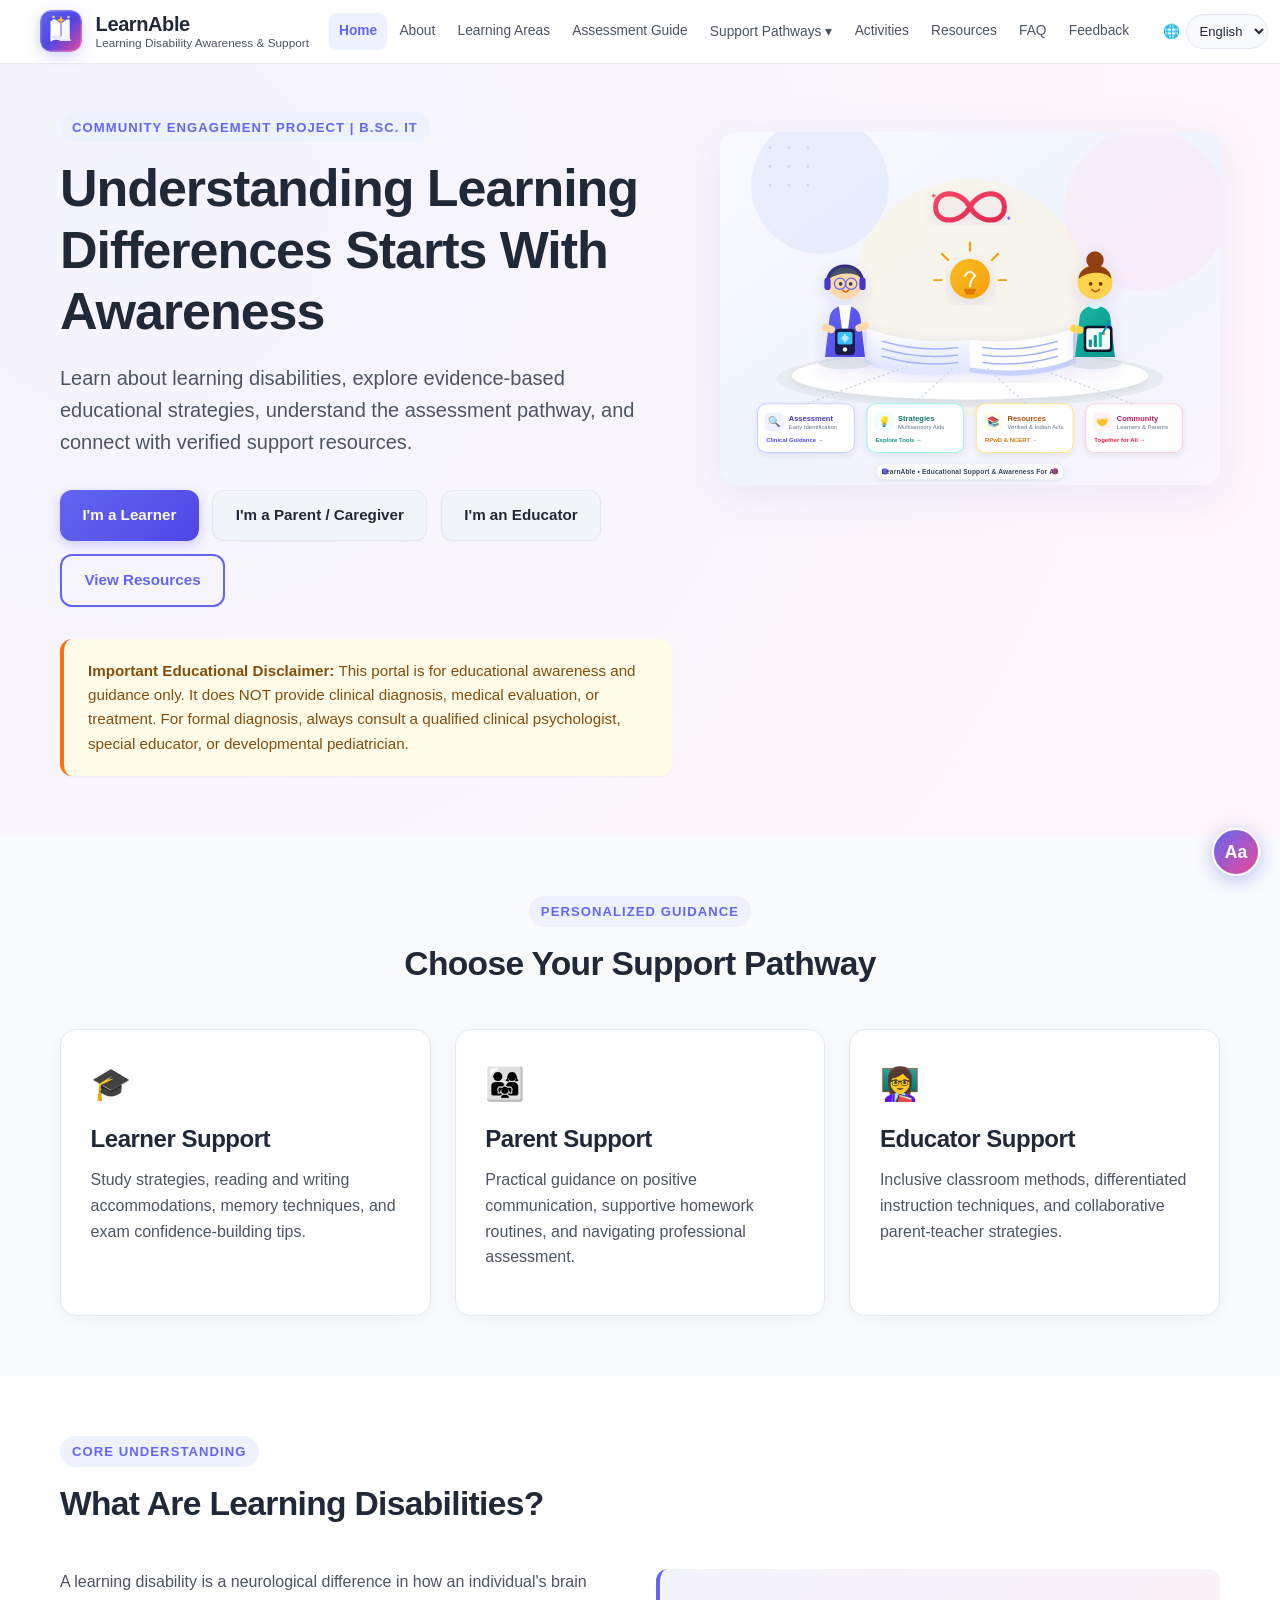
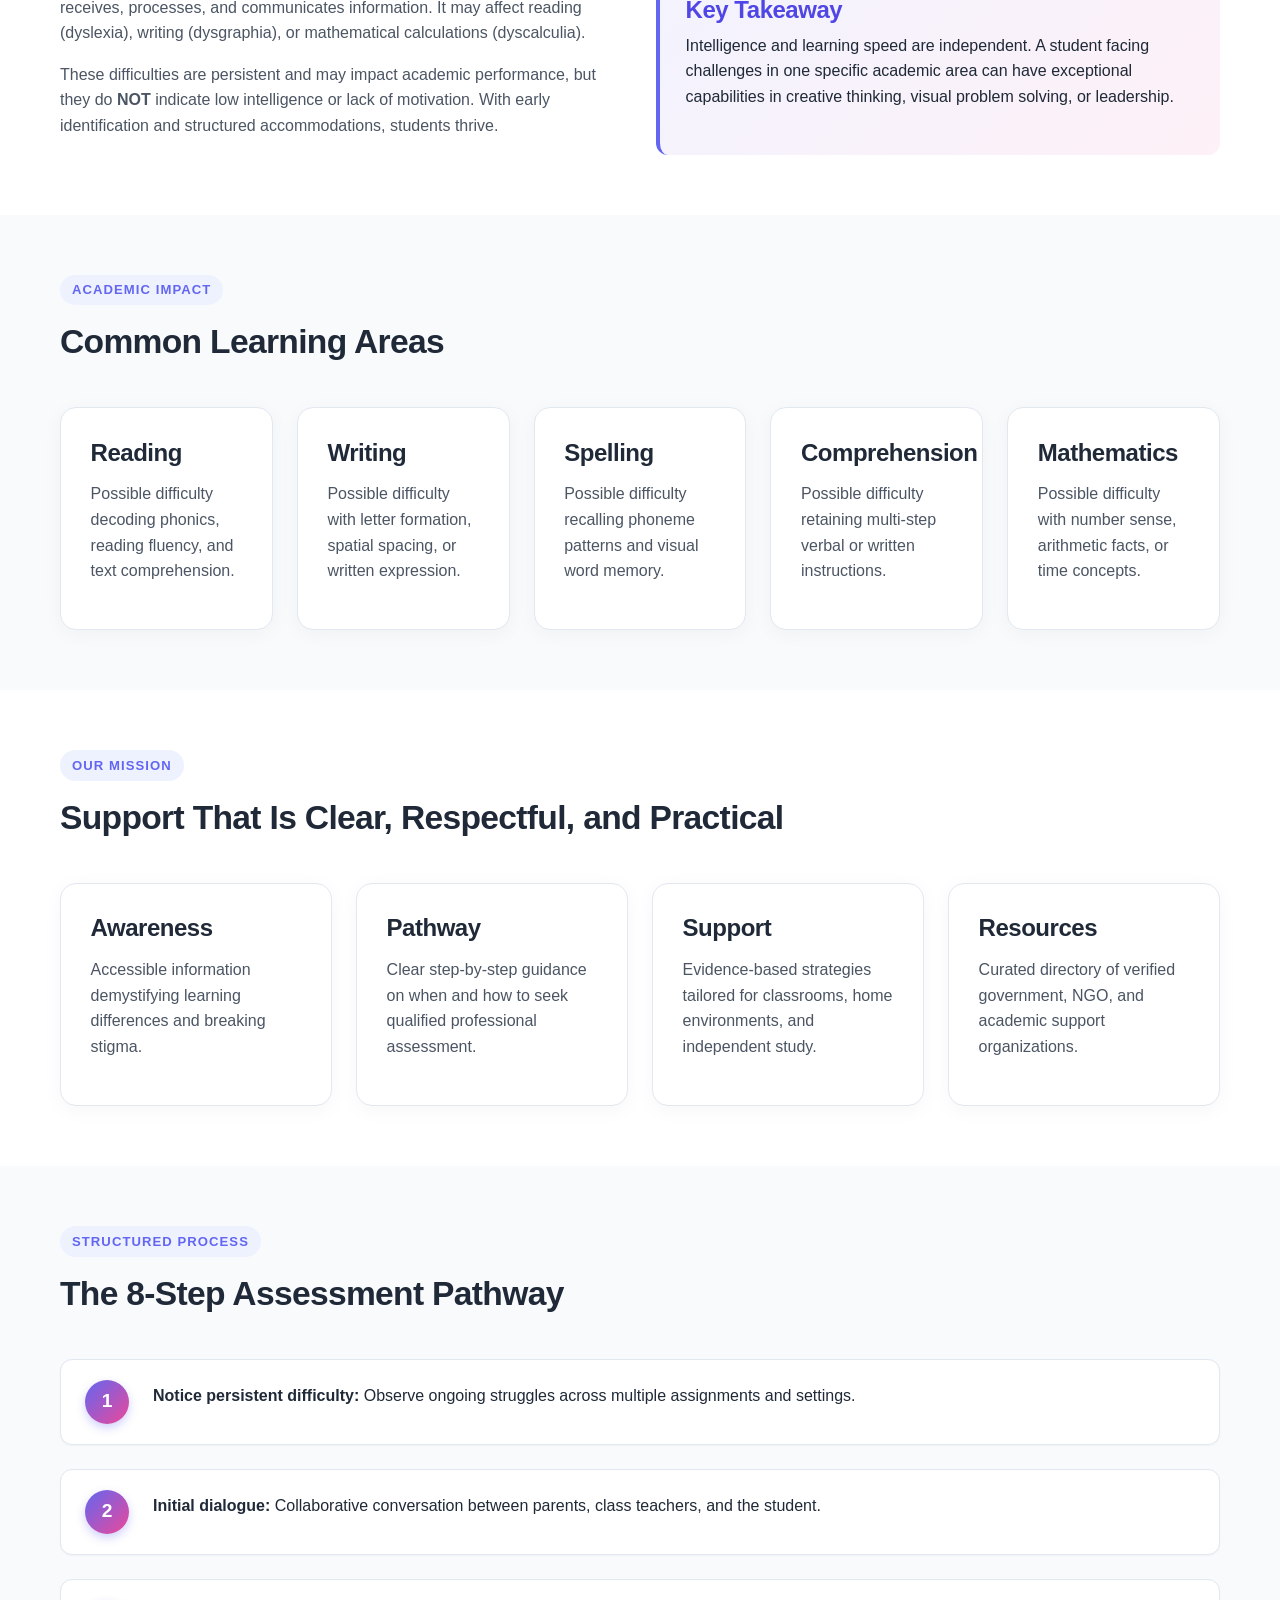
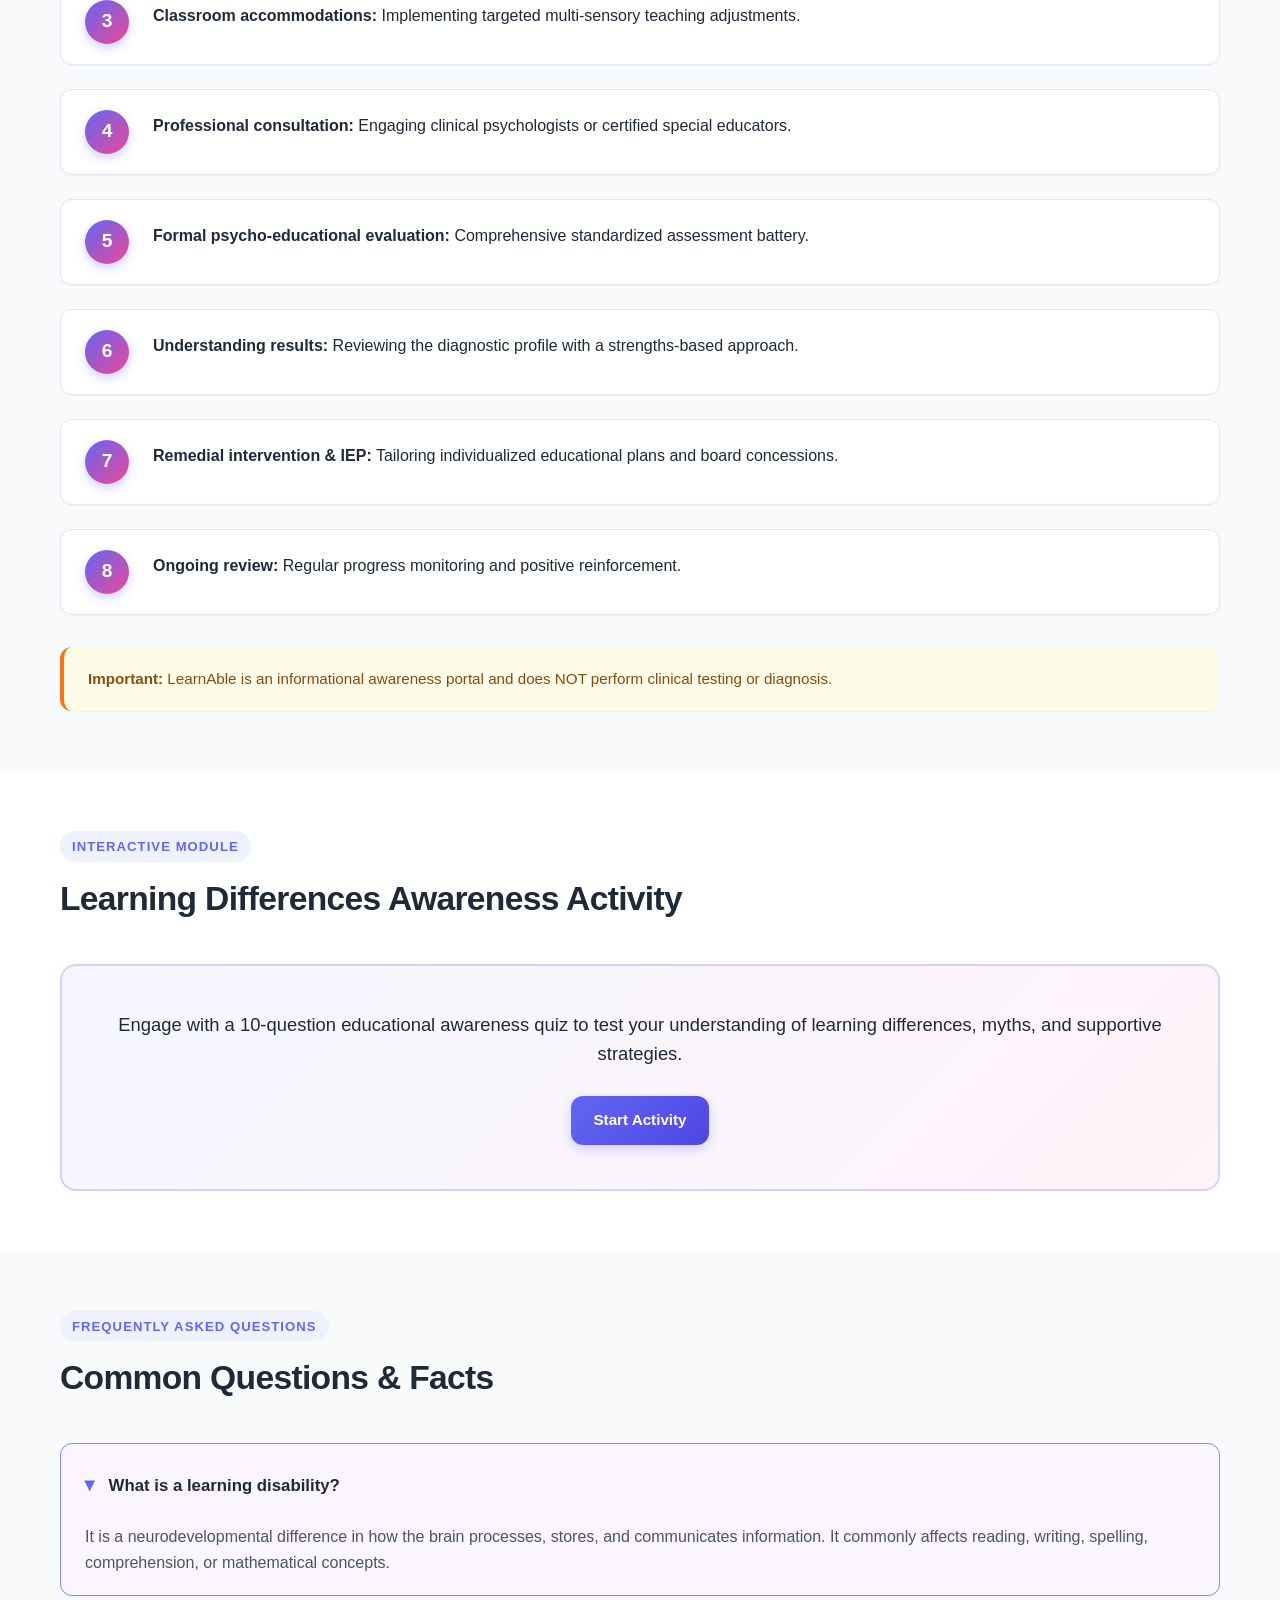
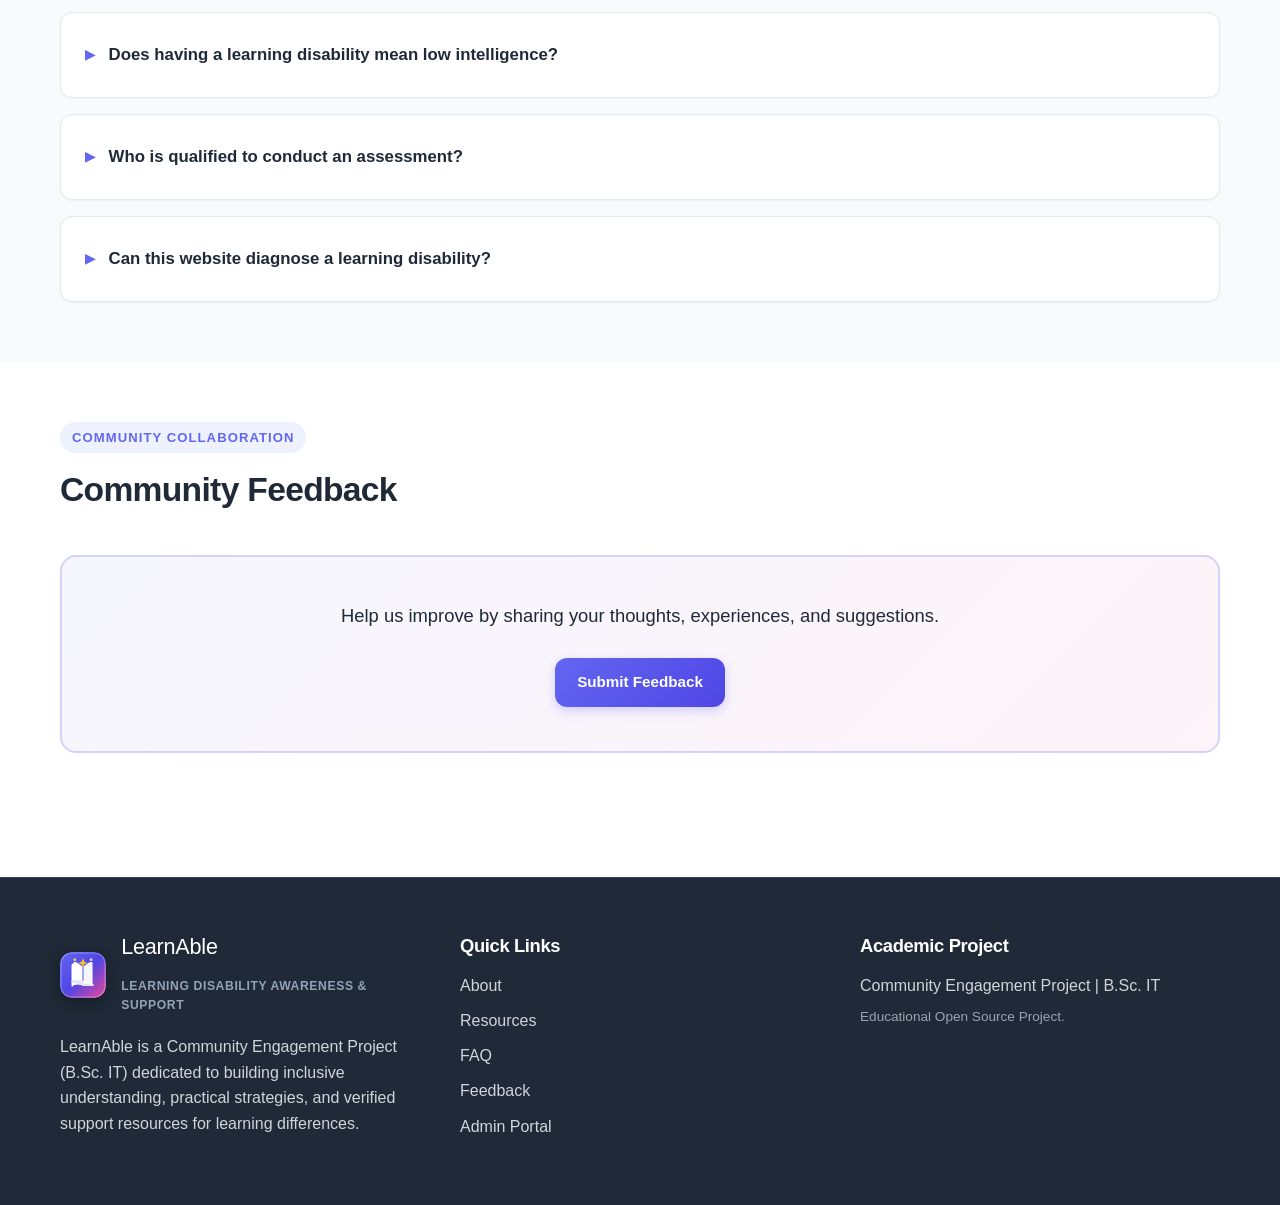
==== commit e2af09ad: "fix: perfect header and footer logo emblem and horizontal alignment" ====
--- a/index.html
+++ b/index.html
@@ -18,8 +18,10 @@
     <header class="site-header">
       <div class="container nav-wrapper">
         <a class="brand" href="index.html" aria-label="LearnAble home">
-          <span class="brand-mark">L</span>
-          <span>
+          <span class="brand-mark">
+            <img src="images/logo-icon.svg" alt="LearnAble Logo" width="42" height="42" />
+          </span>
+          <span class="brand-text">
             <strong data-i18n="brand.title">LearnAble</strong>
             <small data-i18n="brand.subtitle">Learning Disability Awareness & Support</small>
           </span>
@@ -283,7 +285,9 @@
       <div class="container footer-grid">
         <div>
           <div class="footer-brand">
-            <span class="footer-logo-mark" aria-hidden="true"></span>
+            <span class="footer-logo-mark">
+              <img src="images/logo-icon.svg" alt="LearnAble Logo" width="46" height="46" />
+            </span>
             <div class="footer-brand-text">
               <h3 data-i18n="brand.title">LearnAble</h3>
               <p class="footer-tagline" data-i18n="brand.subtitle">Learning Disability Awareness &amp; Support</p>
--- a/css/style.css
+++ b/css/style.css
@@ -209,63 +209,76 @@
   min-height: 60px;
 }
 
-.brand {
-  display: flex;
-  align-items: center;
-  gap: 0.75rem;
+/* Brand Identification */
+.brand,
+a.brand {
+  display: inline-flex !important;
+  flex-direction: row !important;
+  align-items: center !important;
+  gap: 0.85rem !important;
   color: var(--text-primary);
   font-weight: 700;
   text-decoration: none;
-  font-size: 1.2rem;
   white-space: nowrap;
   flex-shrink: 0;
 }
 
 .brand:active {
-  transform: scale(0.97);
+  transform: scale(0.98);
 }
 
 .brand-mark {
-  width: 38px;
-  height: 38px;
-  background: url('../images/logo-icon.svg') no-repeat center / contain;
-  border-radius: 10px;
-  display: flex;
+  width: 42px;
+  height: 42px;
+  border-radius: 12px;
+  display: inline-flex !important;
   align-items: center;
   justify-content: center;
-  font-size: 0;
-  color: transparent;
   flex-shrink: 0;
-  box-shadow: 0 3px 10px rgba(99, 102, 241, 0.28);
+  box-shadow: 0 4px 14px rgba(99, 102, 241, 0.28);
   transition: transform 0.2s ease;
+  overflow: hidden;
+}
+
+.brand-mark img,
+.brand-logo-img {
+  width: 42px;
+  height: 42px;
+  display: block;
+  object-fit: contain;
 }
 
 .brand:hover .brand-mark {
-  transform: scale(1.06);
-}
-
-.brand span {
+  transform: scale(1.05);
+}
+
+.brand span.brand-text,
+.brand span:not(.brand-mark) {
+  display: inline-flex;
+  flex-direction: column;
+  justify-content: center;
   line-height: 1.15;
 }
 
 .brand strong {
   display: block;
-  font-size: 1.05rem;
+  font-size: 1.25rem;
+  font-weight: 800;
   color: var(--text-primary);
-  letter-spacing: -0.01em;
+  letter-spacing: -0.02em;
 }
 
 .brand small {
   display: block;
-  font-size: 0.72rem;
+  font-size: 0.74rem;
   color: var(--text-secondary);
   font-weight: 500;
-}
-
-/* Hide brand subtitle below 1340px to ensure language selector fits with plenty of margin */
-@media (max-width: 1340px) {
+  line-height: 1.2;
+}
+
+@media (max-width: 820px) {
   .brand small {
-    display: none !important;
+    display: none;
   }
 }
 
@@ -1454,20 +1467,40 @@
 }
 
 .footer-brand {
-  display: flex;
-  align-items: center;
-  gap: 0.85rem;
+  display: inline-flex !important;
+  flex-direction: row !important;
+  align-items: center !important;
+  gap: 0.95rem !important;
   margin-bottom: 1.15rem;
 }
 
+.footer-logo-img,
+.footer-logo-mark img {
+  width: 46px;
+  height: 46px;
+  display: block;
+  object-fit: contain;
+  border-radius: 12px;
+  box-shadow: 0 4px 14px rgba(0, 0, 0, 0.35);
+  flex-shrink: 0;
+}
+
 .footer-logo-mark {
-  width: 44px;
-  height: 44px;
-  background: url('../images/logo-icon.svg') no-repeat center / contain;
-  border-radius: 11px;
+  width: 46px;
+  height: 46px;
+  border-radius: 12px;
   flex-shrink: 0;
-  display: inline-block;
+  display: inline-flex !important;
+  align-items: center;
+  justify-content: center;
+  overflow: hidden;
   box-shadow: 0 4px 14px rgba(0, 0, 0, 0.3);
+}
+
+.footer-brand-text {
+  display: inline-flex;
+  flex-direction: column;
+  justify-content: center;
 }
 
 .footer-brand-text h3 {
@@ -1687,21 +1720,30 @@
   }
 
   .drawer-brand {
-    display: flex;
+    display: inline-flex !important;
+    flex-direction: row !important;
+    align-items: center !important;
+    gap: 0.75rem !important;
+  }
+
+  .brand-mark-sm {
+    width: 36px;
+    height: 36px;
+    border-radius: 10px;
+    display: inline-flex !important;
     align-items: center;
-    gap: 0.65rem;
-  }
-
-  .brand-mark-sm {
-    width: 34px;
-    height: 34px;
-    background: url('../images/logo-icon.svg') no-repeat center / contain;
-    border-radius: 9px;
-    display: inline-block;
+    justify-content: center;
     flex-shrink: 0;
-    font-size: 0;
-    color: transparent;
     box-shadow: 0 2px 8px rgba(99, 102, 241, 0.3);
+    overflow: hidden;
+  }
+
+  .brand-mark-sm img,
+  .drawer-logo-img {
+    width: 36px;
+    height: 36px;
+    display: block;
+    object-fit: contain;
   }
 
   .mobile-drawer-close {
@@ -2248,3 +2290,54 @@
   --card-accent: #e11d48;
   --card-accent-soft: #fff1f2;
 }
+
+/* ==========================================================================
+   Google Translate Seamless Engine & Brand Protection
+   ========================================================================== */
+#google_translate_element,
+.google-translate-hidden {
+  position: absolute !important;
+  top: -9999px !important;
+  left: -9999px !important;
+  width: 1px !important;
+  height: 1px !important;
+  overflow: hidden !important;
+  opacity: 0 !important;
+  pointer-events: none !important;
+}
+
+/* Hide default Google Translate top banner, tooltips, and frame */
+.goog-te-banner-frame.skiptranslate,
+.goog-te-banner-frame,
+iframe.goog-te-banner-frame,
+#goog-gt-tt,
+.goog-te-balloon-frame,
+.goog-tooltip,
+.goog-tooltip:hover {
+  display: none !important;
+  visibility: hidden !important;
+  opacity: 0 !important;
+  pointer-events: none !important;
+}
+
+/* Prevent Google Translate from pushing body down by 40px */
+body {
+  top: 0px !important;
+  position: static !important;
+}
+
+/* Prevent Google font wrapper styling glitches */
+font[style], font {
+  background: transparent !important;
+  box-shadow: none !important;
+  color: inherit !important;
+}
+
+/* Keep brand name intact and styled consistently */
+.notranslate,
+[translate="no"] {
+  font-family: inherit;
+  font-weight: inherit;
+  font-style: normal;
+}
+
